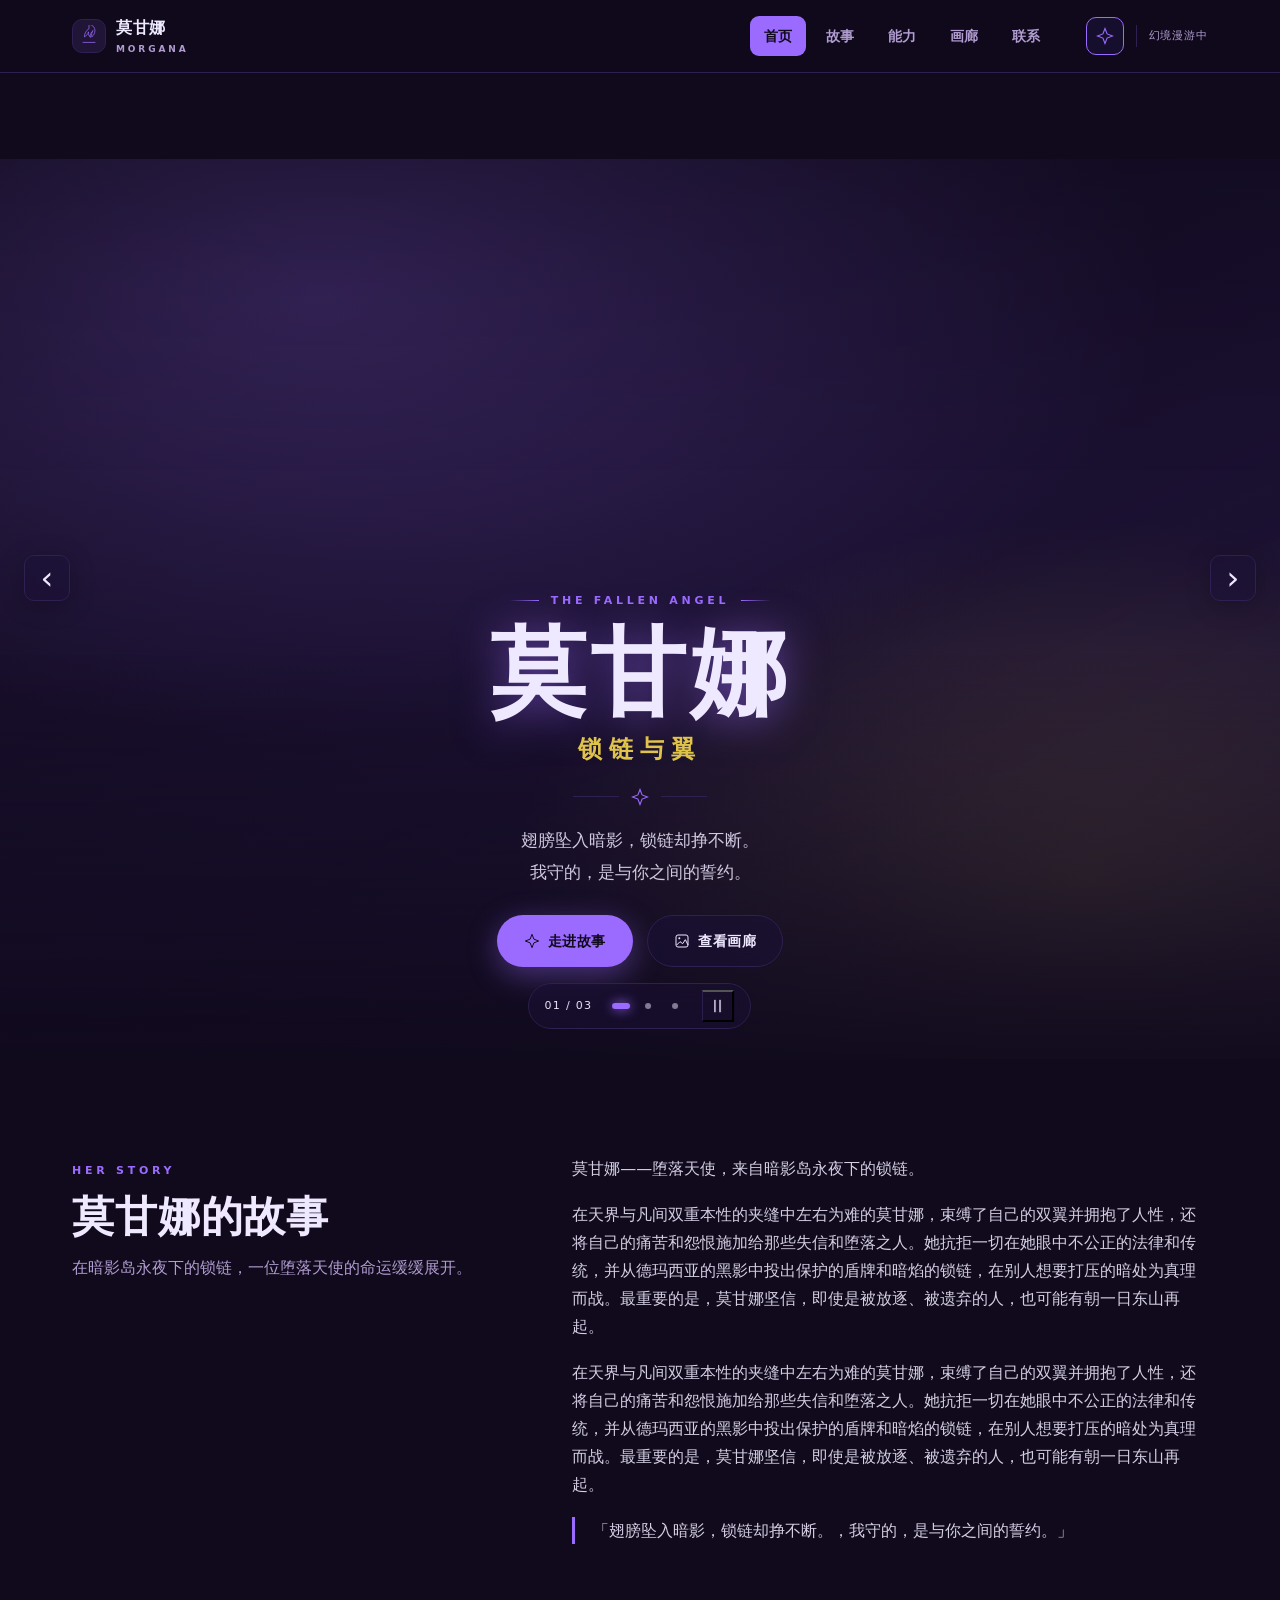
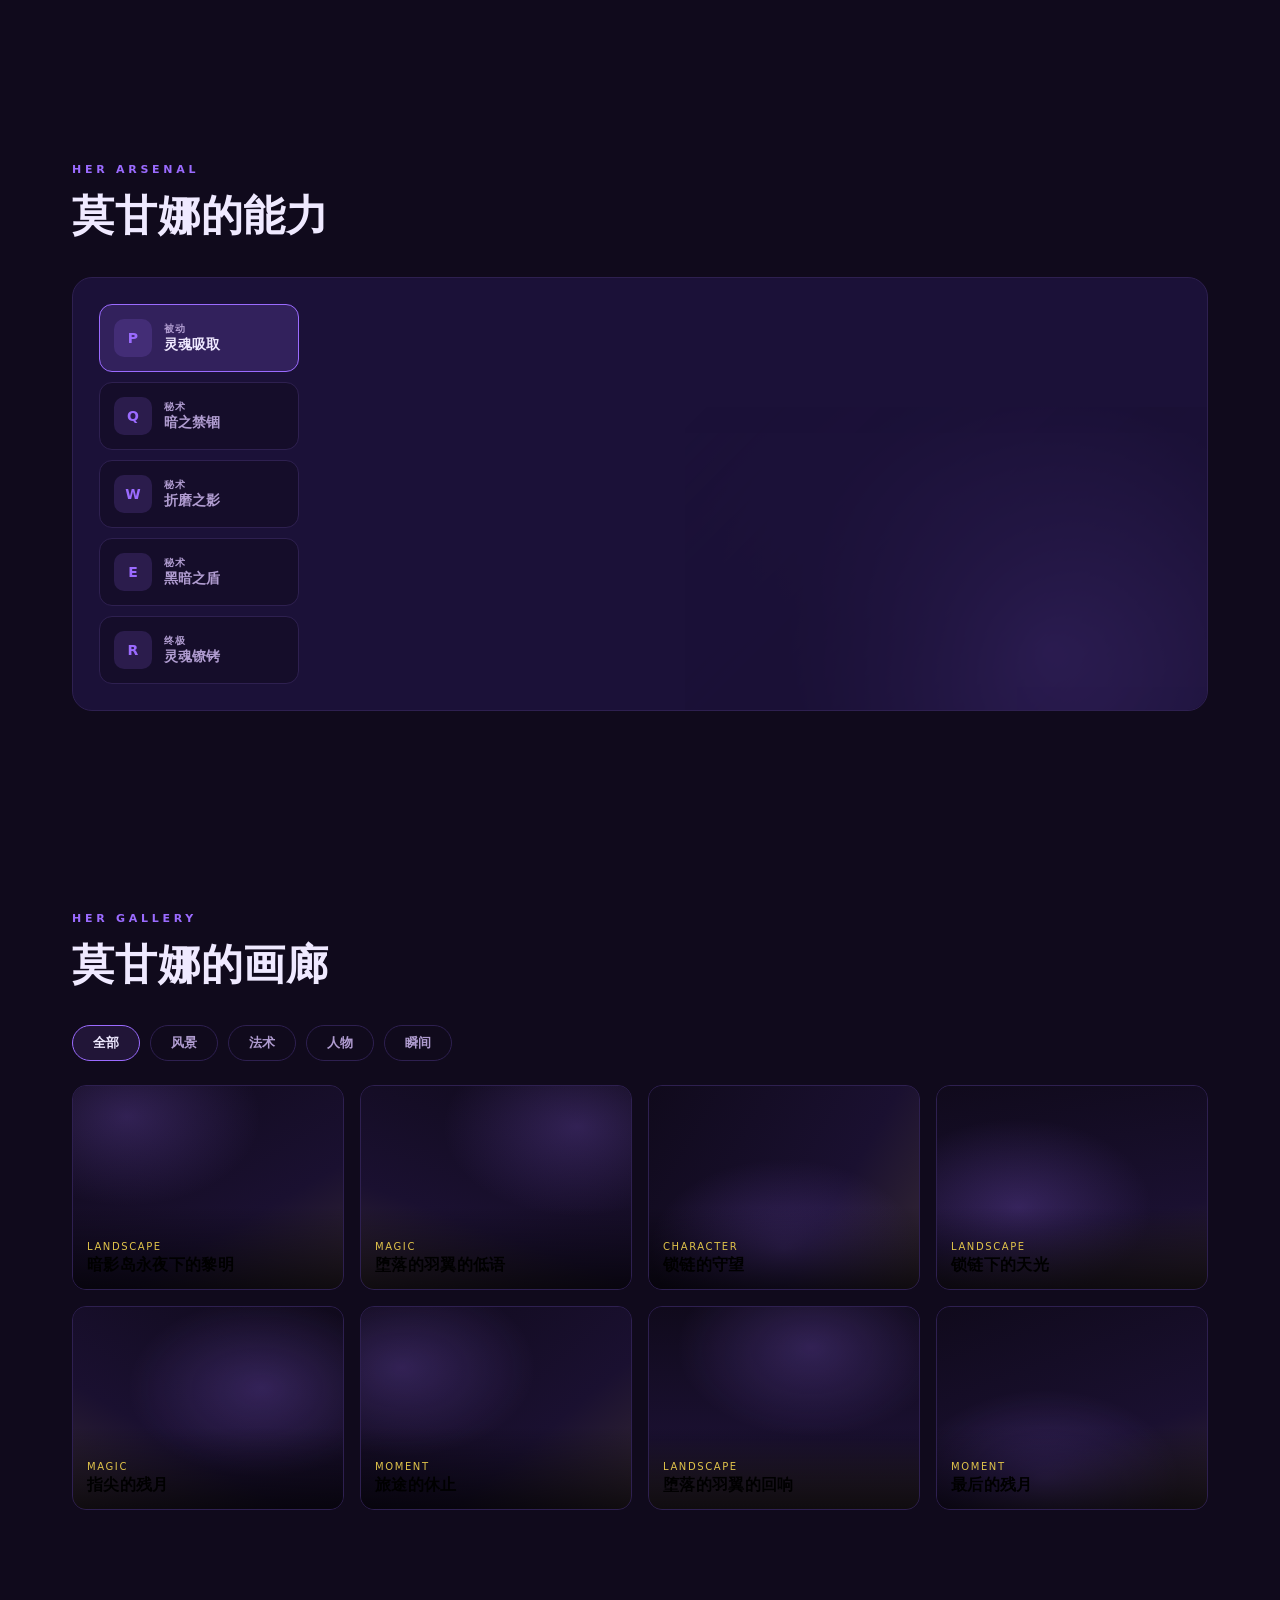
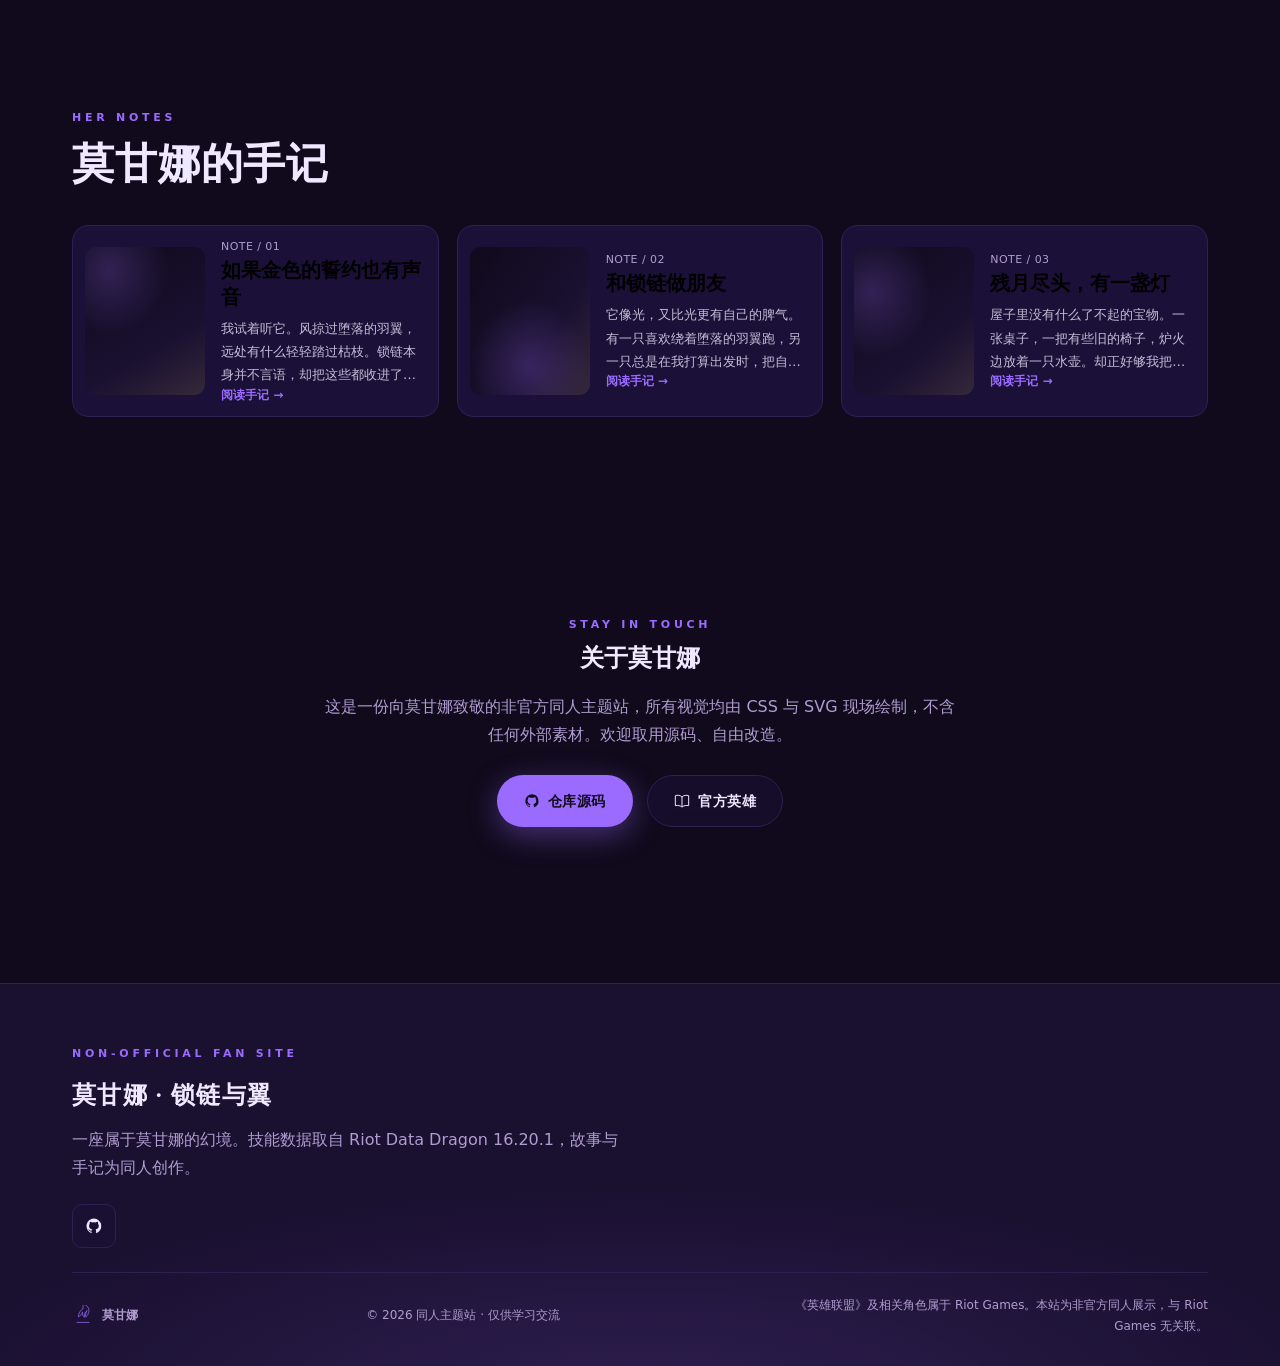
==== index.html @ d7341537 "feat: 莫甘娜 · 锁链与翼 专属同人站 v1.0" ====
<!doctype html>
<html lang="zh-CN">
<head>
  <meta charset="utf-8">
  <meta name="viewport" content="width=device-width, initial-scale=1">
  <meta name="theme-color" content="#100a1c">
  <meta name="description" content="莫甘娜（堕落天使）非官方同人主题站——在暗影岛永夜下的锁链的幻境里，重温她的技能、故事与瞬间。">
  <title>莫甘娜 · 锁链与翼</title>
  <link rel="icon" type="image/svg+xml" href="assets/favicon.svg">
  <link rel="stylesheet" href="styles.css">
  <script src="script.js" defer></script>
</head>
<body>
  <a class="skip-link" href="#main">跳到主要内容</a>
  <svg class="icon-library" aria-hidden="true" xmlns="http://www.w3.org/2000/svg">
    <symbol id="icon-sigil" viewBox="0 0 48 48"><path d="M24 8c-6 4-10 10-10 18 4-2 7-6 9-11-1 5 1 9 4 12-1-6 2-12 6-15-3 4-4 9-3 14 4-3 7-8 7-14 0-7-5-12-13-14Z" fill="none" stroke="currentColor" stroke-width="1.6" stroke-linejoin="round"/><path d="M10 38h28" stroke="currentColor" stroke-width="1.6"/></symbol>
    <symbol id="icon-star" viewBox="0 0 24 24"><path d="m12 2 2.8 7.2L22 12l-7.2 2.8L12 22l-2.8-7.2L2 12l7.2-2.8L12 2Z" fill="none" stroke="currentColor" stroke-width="1.5"/></symbol>
    <symbol id="icon-moon" viewBox="0 0 24 24"><path d="M20.8 14A9 9 0 0 1 10 3.2 9 9 0 1 0 20.8 14Z" fill="none" stroke="currentColor" stroke-width="1.5"/></symbol>
    <symbol id="icon-image" viewBox="0 0 24 24"><rect x="3" y="3" width="18" height="18" rx="3" fill="none" stroke="currentColor" stroke-width="1.5"/><circle cx="8" cy="8" r="1.5" fill="currentColor"/><path d="m4 18 5-5 4 3 4-6 4 8" fill="none" stroke="currentColor" stroke-width="1.5"/></symbol>
    <symbol id="icon-book" viewBox="0 0 24 24"><path d="M12 6C9 3 5 3 2 4v15c4-1 7 0 10 2 3-2 6-3 10-2V4c-3-1-7-1-10 2Zm0 0v15" fill="none" stroke="currentColor" stroke-width="1.5"/></symbol>
    <symbol id="icon-mail" viewBox="0 0 24 24"><rect x="2" y="4" width="20" height="16" rx="3" fill="none" stroke="currentColor" stroke-width="1.5"/><path d="m3 5 9 8 9-8" fill="none" stroke="currentColor" stroke-width="1.5"/></symbol>
    <symbol id="icon-github" viewBox="0 0 24 24"><path d="M12 2a10 10 0 0 0-3.2 19.5v-2.3c-2.6.6-3.2-1.1-3.2-1.1-.4-1-1-1.3-1-1.3-.9-.6.1-.6.1-.6 1 0 1.5 1 1.5 1 .9 1.5 2.3 1 2.8.8.1-.7.4-1.2.7-1.5-2.1-.2-4.3-1.1-4.3-4.8 0-1.1.4-2 1-2.7-.1-.2-.4-1.3.1-2.7 0 0 .9-.3 2.8 1a9.4 9.4 0 0 1 5.1 0c2-1.3 2.8-1 2.8-1 .6 1.4.2 2.5.1 2.7.7.7 1.1 1.6 1.1 2.7 0 3.7-2.2 4.5-4.3 4.8.4.3.7.9.7 1.8v3.2A10 10 0 0 0 12 2Z" fill="currentColor"/></symbol>
  </svg>

  <header class="site-header">
    <nav class="navigation" aria-label="主导航">
      <a class="brand" href="#home" aria-label="莫甘娜首页"><span class="brand-mark"><svg><use href="#icon-sigil"/></svg></span><span>莫甘娜<small>MORGANA</small></span></a>
      <div class="nav-links" id="nav-menu">
        <a href="#home" class="active">首页</a><a href="#story-detail">故事</a><a href="#ability-detail">能力</a><a href="#gallery">画廊</a><a href="#contact">联系</a>
      </div>
      <div class="nav-tools"><button class="icon-button atmosphere-button" type="button" aria-label="关闭粒子效果" aria-pressed="true" title="粒子效果"><svg><use href="#icon-star"/></svg></button><span class="nav-divider"></span><span class="nav-note">幻境漫游中</span><button class="menu-toggle icon-button" type="button" aria-controls="nav-menu" aria-expanded="false" aria-label="打开导航菜单"><span></span><span></span></button></div>
    </nav>
  </header>

  <main id="main">
    <section id="home" class="hero" aria-labelledby="hero-title" aria-roledescription="轮播图">
      <div class="hero-slides"><div class="hero-track" id="hero-track">
        <div class="hero-image" data-label="主视觉" role="img" aria-label="主视觉：莫甘娜的主题幻境" style="background:radial-gradient(120% 90% at 25% 15%, #9b6bff40 0%, transparent 55%), radial-gradient(90% 80% at 85% 80%, #e0c34a2e 0%, transparent 50%), linear-gradient(155deg, #100a1c 0%, #1a1030 55%, #9b6bff1f 100%)"></div>
<div class="hero-image" data-label="幻境" role="img" aria-label="幻境：莫甘娜的主题幻境" style="background:radial-gradient(100% 100% at 80% 20%, #e0c34a33 0%, transparent 55%), linear-gradient(200deg, #1a1030 0%, #100a1c 60%, #9b6bff22 100%)"></div>
<div class="hero-image" data-label="余光" role="img" aria-label="余光：莫甘娜的主题幻境" style="background:radial-gradient(110% 90% at 50% 90%, #9b6bff33 0%, transparent 55%), linear-gradient(120deg, #100a1c 0%, #1a1030 70%, #e0c34a1f 100%)"></div>
      </div></div>
      <div class="hero-shade"></div><div class="particles" aria-hidden="true"></div>
      <button class="hero-arrow hero-previous icon-button" type="button" aria-label="上一张主视觉" aria-controls="hero-track" hidden>‹</button>
      <button class="hero-arrow hero-next icon-button" type="button" aria-label="下一张主视觉" aria-controls="hero-track" hidden>›</button>
      <div class="hero-content">
        <p class="eyebrow"><span></span> THE FALLEN ANGEL <span></span></p>
        <h1 id="hero-title">莫甘娜</h1>
        <p class="hero-subtitle">锁链与翼</p>
        <div class="ornament" aria-hidden="true"><i></i><svg><use href="#icon-star"/></svg><i></i></div>
        <p class="hero-description">翅膀坠入暗影，锁链却挣不断。<br>我守的，是与你之间的誓约。</p>
        <div class="hero-actions"><a class="button button-primary" href="#story-detail"><svg><use href="#icon-star"/></svg>走进故事</a><a class="button button-glass" href="#gallery"><svg><use href="#icon-image"/></svg>查看画廊</a></div>
      </div>
      <div class="hero-carousel-controls" role="group" aria-label="主视觉轮播控制" hidden>
        <span class="hero-slide-count" aria-hidden="true">01 / 03</span>
        <div class="hero-dots"><button type="button" class="hero-dot" data-hero-slide="0" aria-label="切换到第 1 张主视觉" aria-controls="hero-track" aria-pressed="true"></button><button type="button" class="hero-dot" data-hero-slide="1" aria-label="切换到第 2 张主视觉" aria-controls="hero-track" aria-pressed="false"></button><button type="button" class="hero-dot" data-hero-slide="2" aria-label="切换到第 3 张主视觉" aria-controls="hero-track" aria-pressed="false"></button></div>
        <button class="hero-play-toggle" type="button" aria-label="暂停自动轮播" aria-controls="hero-track" aria-pressed="false"><span aria-hidden="true">Ⅱ</span></button>
      </div>
      <span class="sr-only" id="hero-slide-status" role="status" aria-live="polite" aria-atomic="true"></span>
    </section>

    <section id="story-detail" class="story-section" aria-labelledby="story-title">
      <div class="story-inner">
        <div class="section-heading">
          <p class="eyebrow">HER STORY</p>
          <h2 id="story-title">莫甘娜的故事</h2>
          <p class="section-intro">在暗影岛永夜下的锁链，一位堕落天使的命运缓缓展开。</p>
        </div>
        <div class="story-copy">
          <p class="story-description">莫甘娜——堕落天使，来自暗影岛永夜下的锁链。</p><p>在天界与凡间双重本性的夹缝中左右为难的莫甘娜，束缚了自己的双翼并拥抱了人性，还将自己的痛苦和怨恨施加给那些失信和堕落之人。她抗拒一切在她眼中不公正的法律和传统，并从德玛西亚的黑影中投出保护的盾牌和暗焰的锁链，在别人想要打压的暗处为真理而战。最重要的是，莫甘娜坚信，即使是被放逐、被遗弃的人，也可能有朝一日东山再起。</p><p>在天界与凡间双重本性的夹缝中左右为难的莫甘娜，束缚了自己的双翼并拥抱了人性，还将自己的痛苦和怨恨施加给那些失信和堕落之人。她抗拒一切在她眼中不公正的法律和传统，并从德玛西亚的黑影中投出保护的盾牌和暗焰的锁链，在别人想要打压的暗处为真理而战。最重要的是，莫甘娜坚信，即使是被放逐、被遗弃的人，也可能有朝一日东山再起。</p><p class="story-quote">「翅膀坠入暗影，锁链却挣不断。，我守的，是与你之间的誓约。」</p>
        </div>
      </div>
    </section>

    <section id="ability-detail" class="abilities-section" aria-labelledby="ability-title">
      <div class="section-heading">
        <p class="eyebrow">HER ARSENAL</p>
        <h2 id="ability-title">莫甘娜的能力</h2>
      </div>
      <div class="ability-panel">
        <div class="ability-tabs" role="tablist" aria-label="技能切换">
          <button id="tab-passive" role="tab" data-ability="passive" aria-selected="true" aria-controls="ability-content" tabindex="0"><span class="ability-badge">P</span><span><small>被动</small>灵魂吸取</span></button>
<button id="tab-q" role="tab" data-ability="q" aria-selected="false" aria-controls="ability-content" tabindex="-1"><span class="ability-badge">Q</span><span><small>秘术</small>暗之禁锢</span></button>
<button id="tab-w" role="tab" data-ability="w" aria-selected="false" aria-controls="ability-content" tabindex="-1"><span class="ability-badge">W</span><span><small>秘术</small>折磨之影</span></button>
<button id="tab-e" role="tab" data-ability="e" aria-selected="false" aria-controls="ability-content" tabindex="-1"><span class="ability-badge">E</span><span><small>秘术</small>黑暗之盾</span></button>
<button id="tab-r" role="tab" data-ability="r" aria-selected="false" aria-controls="ability-content" tabindex="-1"><span class="ability-badge">R</span><span><small>终极</small>灵魂镣铐</span></button>
        </div>
        <div class="ability-content" id="ability-content" role="tabpanel" tabindex="0" aria-labelledby="tab-passive">
          <p class="eyebrow" id="ability-label"></p>
          <h3 id="ability-name"></h3>
          <p id="ability-description"></p>
        </div>
        <div class="ability-art" aria-hidden="true"></div>
      </div>
    </section>

    <section id="gallery" class="gallery-section" aria-labelledby="gallery-title">
      <div class="section-heading">
        <p class="eyebrow">HER GALLERY</p>
        <h2 id="gallery-title">莫甘娜的画廊</h2>
      </div>
      <div class="gallery-filters" role="group" aria-label="画廊分类筛选">
        <button type="button" data-filter="all" class="selected" aria-pressed="true">全部</button>
        <button type="button" data-filter="landscape" aria-pressed="false">风景</button>
        <button type="button" data-filter="magic" aria-pressed="false">法术</button>
        <button type="button" data-filter="character" aria-pressed="false">人物</button>
        <button type="button" data-filter="moment" aria-pressed="false">瞬间</button>
      </div>
      <div class="gallery-grid">
        <button class="gallery-item" data-category="landscape" data-scene="1" aria-label="查看：暗影岛永夜下的黎明"><span class="gallery-art scene-1" aria-hidden="true"></span><span class="gallery-caption"><small>LANDSCAPE</small><strong>暗影岛永夜下的黎明</strong></span></button>
<button class="gallery-item" data-category="magic" data-scene="2" aria-label="查看：堕落的羽翼的低语"><span class="gallery-art scene-2" aria-hidden="true"></span><span class="gallery-caption"><small>MAGIC</small><strong>堕落的羽翼的低语</strong></span></button>
<button class="gallery-item" data-category="character" data-scene="3" aria-label="查看：锁链的守望"><span class="gallery-art scene-3" aria-hidden="true"></span><span class="gallery-caption"><small>CHARACTER</small><strong>锁链的守望</strong></span></button>
<button class="gallery-item" data-category="landscape" data-scene="4" aria-label="查看：锁链下的天光"><span class="gallery-art scene-4" aria-hidden="true"></span><span class="gallery-caption"><small>LANDSCAPE</small><strong>锁链下的天光</strong></span></button>
<button class="gallery-item" data-category="magic" data-scene="5" aria-label="查看：指尖的残月"><span class="gallery-art scene-5" aria-hidden="true"></span><span class="gallery-caption"><small>MAGIC</small><strong>指尖的残月</strong></span></button>
<button class="gallery-item" data-category="moment" data-scene="6" aria-label="查看：旅途的休止"><span class="gallery-art scene-6" aria-hidden="true"></span><span class="gallery-caption"><small>MOMENT</small><strong>旅途的休止</strong></span></button>
<button class="gallery-item" data-category="landscape" data-scene="7" aria-label="查看：堕落的羽翼的回响"><span class="gallery-art scene-7" aria-hidden="true"></span><span class="gallery-caption"><small>LANDSCAPE</small><strong>堕落的羽翼的回响</strong></span></button>
<button class="gallery-item" data-category="moment" data-scene="8" aria-label="查看：最后的残月"><span class="gallery-art scene-8" aria-hidden="true"></span><span class="gallery-caption"><small>MOMENT</small><strong>最后的残月</strong></span></button>
      </div>
    </section>

    <section id="journal" class="journal-section" aria-labelledby="journal-title">
      <div class="section-heading">
        <p class="eyebrow">HER NOTES</p>
        <h2 id="journal-title">莫甘娜的手记</h2>
      </div>
      <div class="journal-list">
        <button class="journal-card" data-article="0" aria-label="阅读：如果金色的誓约也有声音"><span class="journal-art scene-1" aria-hidden="true"></span><span class="journal-copy"><span class="journal-meta">NOTE / 01</span><strong>如果金色的誓约也有声音</strong><span class="journal-excerpt">我试着听它。风掠过堕落的羽翼，远处有什么轻轻踏过枯枝。锁链本身并不言语，却把这些都收进了夜色。</span><span class="read-label">阅读手记 →</span></span></button>
<button class="journal-card" data-article="1" aria-label="阅读：和锁链做朋友"><span class="journal-art scene-3" aria-hidden="true"></span><span class="journal-copy"><span class="journal-meta">NOTE / 02</span><strong>和锁链做朋友</strong><span class="journal-excerpt">它像光，又比光更有自己的脾气。有一只喜欢绕着堕落的羽翼跑，另一只总是在我打算出发时，把自己团成一小团。我分不清那是不是休息，但我决定尊重它的安排。</span><span class="read-label">阅读手记 →</span></span></button>
<button class="journal-card" data-article="2" aria-label="阅读：残月尽头，有一盏灯"><span class="journal-art scene-6" aria-hidden="true"></span><span class="journal-copy"><span class="journal-meta">NOTE / 03</span><strong>残月尽头，有一盏灯</strong><span class="journal-excerpt">屋子里没有什么了不起的宝物。一张桌子，一把有些旧的椅子，炉火边放着一只水壶。却正好够我把斗篷晾开，把堕落的羽翼摊在桌上，让赶了一天路的手指慢慢暖起来。</span><span class="read-label">阅读手记 →</span></span></button>
      </div>
    </section>

    <section id="contact" class="contact-section" aria-labelledby="contact-title">
      <div class="contact-inner">
        <p class="eyebrow">STAY IN TOUCH</p>
        <h2 id="contact-title">关于莫甘娜</h2>
        <p class="contact-copy">这是一份向莫甘娜致敬的非官方同人主题站，所有视觉均由 CSS 与 SVG 现场绘制，不含任何外部素材。欢迎取用源码、自由改造。</p>
        <div class="contact-actions">
          <a class="button button-primary" href="https://github.com/heqiangdiao-wq/lol-morgana" rel="noopener"><svg><use href="#icon-github"/></svg>仓库源码</a>
          <a class="button button-glass" href="https://www.leagueoflegends.com/zh-tw/champions/" rel="noopener"><svg><use href="#icon-book"/></svg>官方英雄</a>
        </div>
      </div>
    </section>
  </main>

  <footer class="site-footer">
    <div class="footer-glow" aria-hidden="true"></div>
    <div class="footer-content">
      <p class="eyebrow">NON-OFFICIAL FAN SITE</p>
      <h2>莫甘娜 · 锁链与翼</h2>
      <p>一座属于莫甘娜的幻境。技能数据取自 Riot Data Dragon 16.20.1，故事与手记为同人创作。</p>
      <div class="footer-socials">
        <a class="icon-button" href="https://github.com/heqiangdiao-wq/lol-morgana" rel="noopener" aria-label="GitHub 仓库"><svg><use href="#icon-github"/></svg></a>
      </div>
      <div class="footer-bottom">
        <p class="footer-brand"><svg class="footer-mark"><use href="#icon-sigil"/></svg> 莫甘娜</p>
        <p>© <span id="copyright-year">2026</span> 同人主题站 · 仅供学习交流</p>
        <p class="legal-note">《英雄联盟》及相关角色属于 Riot Games。本站为非官方同人展示，与 Riot Games 无关联。</p>
      </div>
    </div>
  </footer>

  <dialog class="lightbox" id="gallery-dialog" aria-label="画廊大图">
    <button class="dialog-close icon-button" type="button" aria-label="关闭大图">×</button>
    <div class="lightbox-image" id="lightbox-image" role="img" aria-label=""></div>
    <div class="lightbox-bottom">
      <h2 id="lightbox-title"></h2>
      <div class="lightbox-nav">
        <button class="icon-button" id="gallery-prev" type="button" aria-label="上一张">‹</button>
        <span id="lightbox-counter"></span>
        <button class="icon-button" id="gallery-next" type="button" aria-label="下一张">›</button>
      </div>
    </div>
  </dialog>

  <dialog class="article" id="article-dialog" aria-label="手记阅读">
    <button class="dialog-close icon-button" type="button" aria-label="关闭手记">×</button>
    <div class="article-cover" id="article-cover"></div>
    <div class="article-body">
      <h2 id="article-title"></h2>
      <div id="article-content"></div>
    </div>
  </dialog>
</body>
</html>
---- styles.css ----
/* ====== 莫甘娜 · 主题变量 ====== */
:root{
  --bg:#100a1c; --bg-2:#1a1030; --panel:#1b1138;
  --primary:#9b6bff; --primary-2:#6f47d6; --accent:#e0c34a;
  --text:#efe9ff; --muted:#b09cd0; --line:#2e2050; --flake:#c0a8ff;
  --sans:"PingFang SC","Microsoft YaHei","Hiragino Sans GB",system-ui,-apple-system,"Segoe UI",Roboto,sans-serif;
  --serif:"Songti SC","SimSun",Georgia,"Times New Roman",serif;
}
*{box-sizing:border-box;margin:0;padding:0}
html{scroll-behavior:smooth;scroll-padding-top:84px}
body{background:var(--bg);color:var(--text);font-family:var(--sans);line-height:1.75;-webkit-font-smoothing:antialiased;overflow-x:hidden}
a{color:inherit;text-decoration:none}
img{max-width:100%;display:block}
.sr-only{position:absolute;width:1px;height:1px;padding:0;margin:-1px;overflow:hidden;clip-path:inset(50%);white-space:nowrap;border:0}
.skip-link{position:fixed;left:14px;top:-60px;z-index:60;background:var(--primary);color:var(--bg);padding:9px 16px;border-radius:8px;font-weight:700;transition:top .25s}
.skip-link:focus{top:14px}
:focus-visible{outline:2px solid var(--accent);outline-offset:3px;border-radius:4px}

/* ====== header / nav ====== */
.site-header{position:fixed;inset:0 0 auto;z-index:50;backdrop-filter:blur(14px);background:color-mix(in srgb,var(--bg) 72%,transparent);border-bottom:1px solid var(--line)}
.navigation{max-width:1180px;margin:0 auto;display:flex;align-items:center;gap:18px;padding:14px 22px}
.brand{display:flex;align-items:center;gap:10px;font-weight:800;letter-spacing:.04em}
.brand-mark{width:34px;height:34px;display:grid;place-items:center;color:var(--primary);border:1px solid var(--line);border-radius:10px;background:color-mix(in srgb,var(--primary) 12%,transparent)}
.brand-mark svg{width:22px;height:22px}
.brand small{display:block;font-size:9px;letter-spacing:.32em;color:var(--muted);font-weight:600}
.nav-links{display:flex;gap:6px;margin-left:auto}
.nav-links a{padding:8px 14px;border-radius:9px;color:var(--muted);font-size:14px;font-weight:600;transition:.2s}
.nav-links a:hover{color:var(--text);background:color-mix(in srgb,var(--primary) 12%,transparent)}
.nav-links a.active{color:var(--bg);background:var(--primary)}
.nav-tools{display:flex;align-items:center;gap:12px;margin-left:14px}
.nav-divider{width:1px;height:22px;background:var(--line)}
.nav-note{font-size:11px;color:var(--muted);letter-spacing:.08em}
.icon-button{display:grid;place-items:center;width:38px;height:38px;border-radius:10px;border:1px solid var(--line);background:color-mix(in srgb,var(--panel) 60%,transparent);color:var(--text);cursor:pointer;transition:.2s}
.icon-button:hover{border-color:var(--primary);color:var(--primary)}
.icon-button svg{width:18px;height:18px;fill:currentColor}
.atmosphere-button[aria-pressed="true"]{color:var(--primary);border-color:var(--primary)}
.menu-toggle{display:none;flex-direction:column;gap:4px}
.menu-toggle span{width:18px;height:2px;background:currentColor;border-radius:2px}
@media(max-width:760px){.nav-links{position:fixed;inset:64px 14px auto;flex-direction:column;background:var(--bg-2);border:1px solid var(--line);border-radius:14px;padding:10px;gap:4px;display:none}
.nav-links.open{display:flex}
.nav-links a{padding:12px 14px}
.menu-toggle{display:flex}
.nav-note{display:none}}

/* ====== hero ====== */
.hero{position:relative;height:100svh;min-height:620px;display:flex;align-items:flex-end;overflow:hidden}
.hero-slides{position:absolute;inset:0;z-index:-3;overflow:hidden}
.hero-track{display:flex;width:100%;height:100%;will-change:transform}
.hero-track.is-ready{transition:transform .8s cubic-bezier(.65,0,.35,1)}
.hero-track>.hero-image{flex:0 0 100%;width:100%;height:100%;min-width:0;background-size:cover;background-position:center}
.hero-shade{position:absolute;inset:0;z-index:-2;background:linear-gradient(180deg,rgba(0,0,0,.15) 0%,transparent 35%,transparent 55%,color-mix(in srgb,var(--bg) 92%,transparent) 100%)}
.particles{position:absolute;inset:0;z-index:-1;pointer-events:none;overflow:hidden}
.snowflake{position:absolute;top:-8%;width:6px;height:6px;border-radius:50%;background:var(--flake);opacity:.7;box-shadow:0 0 8px var(--flake);animation:fall linear infinite}
@keyframes fall{0%{transform:translateY(-10vh) translateX(0)}100%{transform:translateY(112vh) translateX(20px)}}
.hero-content{position:relative;z-index:3;max-width:760px;padding:0 30px 92px;margin:0 auto;width:100%;text-align:center}
.eyebrow{display:inline-flex;align-items:center;gap:12px;font-size:11px;letter-spacing:.34em;color:var(--primary);font-weight:700}
.eyebrow span{width:30px;height:1px;background:linear-gradient(90deg,transparent,var(--primary))}
.eyebrow span:last-child{background:linear-gradient(90deg,var(--primary),transparent)}
.hero h1{font-family:var(--serif);font-size:96px;line-height:1;margin:16px 0 6px;letter-spacing:.04em;text-shadow:0 4px 40px color-mix(in srgb,var(--primary) 50%,transparent)}
.hero-subtitle{font-size:24px;color:var(--accent);letter-spacing:.3em;font-weight:600}
.ornament{display:flex;align-items:center;justify-content:center;gap:12px;margin:18px 0}
.ornament i{width:46px;height:1px;background:var(--line)}
.ornament svg{width:18px;height:18px;color:var(--primary);fill:none;stroke:var(--primary);stroke-width:1.4}
.hero-description{font-size:17px;color:color-mix(in srgb,var(--text) 86%,transparent);line-height:1.9}
.hero-actions{display:flex;gap:14px;justify-content:center;margin-top:26px;flex-wrap:wrap}
.button{display:inline-flex;align-items:center;gap:8px;padding:13px 26px;border-radius:30px;font-weight:700;font-size:14px;letter-spacing:.04em;transition:.2s;border:1px solid transparent}
.button svg{width:16px;height:16px;fill:currentColor}
.button-primary{background:var(--primary);color:var(--bg);box-shadow:0 8px 30px color-mix(in srgb,var(--primary) 40%,transparent)}
.button-primary:hover{transform:translateY(-2px);box-shadow:0 12px 38px color-mix(in srgb,var(--primary) 55%,transparent)}
.button-glass{background:color-mix(in srgb,var(--panel) 55%,transparent);border-color:var(--line);color:var(--text);backdrop-filter:blur(8px)}
.button-glass:hover{border-color:var(--primary);color:var(--primary)}
.hero-arrow{position:absolute;top:44%;z-index:4;width:46px;height:46px;background:color-mix(in srgb,var(--panel) 40%,transparent);border-color:var(--line);backdrop-filter:blur(15px);font:32px/1 var(--sans);box-shadow:0 4px 25px rgba(0,0,0,.25)}
.hero-previous{left:24px}.hero-next{right:24px}
.hero-arrow[aria-disabled="true"]{opacity:.55}
.hero-carousel-controls{position:absolute;left:50%;bottom:30px;transform:translateX(-50%);z-index:4;display:flex;align-items:center;gap:16px;border:1px solid var(--line);border-radius:30px;padding:6px 16px;background:color-mix(in srgb,var(--panel) 45%,transparent);backdrop-filter:blur(16px)}
.hero-slide-count{font-size:11px;letter-spacing:.12em;color:var(--text);white-space:nowrap}
.hero-dots{display:flex;gap:3px;align-items:center}
.hero-dot{position:relative;display:block;width:24px;height:30px;background:transparent;padding:0;border:0;cursor:pointer}
.hero-dot:after{content:"";position:absolute;left:50%;top:50%;width:6px;height:6px;border-radius:6px;background:color-mix(in srgb,var(--text) 50%,transparent);transform:translate(-50%,-50%);transition:.3s}
.hero-dot[aria-pressed="true"]:after{width:18px;background:var(--primary);box-shadow:0 0 12px var(--primary)}
.hero-play-toggle{display:grid;place-items:center;width:32px;height:32px;border-left:1px solid var(--line);background:none;padding:0;color:var(--text);font-size:17px;cursor:pointer}
.hero-dot[aria-disabled="true"]{cursor:default}

/* ====== sections ====== */
.story-section,.abilities-section,.gallery-section,.journal-section,.contact-section{padding:96px 22px;max-width:1180px;margin:0 auto}
.section-heading{margin-bottom:34px}
.section-heading h2{font-family:var(--serif);font-size:42px;line-height:1.25;margin-top:8px;letter-spacing:.02em}
.section-intro{color:var(--muted);max-width:620px;margin-top:10px}
.story-inner{display:grid;grid-template-columns:1fr 1.4fr;gap:46px;align-items:start}
.story-copy p{margin-bottom:18px;font-size:16px;color:color-mix(in srgb,var(--text) 88%,transparent)}
.story-quote{font-family:var(--serif);font-size:22px;color:var(--primary);border-left:3px solid var(--primary);padding-left:18px;line-height:1.7}
@media(max-width:760px){.story-inner{grid-template-columns:1fr;gap:24px}.section-heading h2{font-size:32px}.hero h1{font-size:64px}.hero-subtitle{font-size:18px}}

/* ====== abilities ====== */
.ability-panel{display:grid;grid-template-columns:200px 1fr;gap:26px;background:var(--panel);border:1px solid var(--line);border-radius:20px;padding:26px;position:relative;overflow:hidden;min-height:420px}
.ability-tabs{display:flex;flex-direction:column;gap:10px}
.ability-tabs button{display:flex;align-items:center;gap:12px;padding:14px;border-radius:13px;border:1px solid var(--line);background:color-mix(in srgb,var(--bg) 50%,transparent);color:var(--muted);cursor:pointer;text-align:left;transition:.2s;font-family:inherit}
.ability-tabs button:hover{border-color:var(--primary);color:var(--text)}
.ability-tabs button[aria-selected="true"]{background:color-mix(in srgb,var(--primary) 18%,transparent);border-color:var(--primary);color:var(--text)}
.ability-badge{flex:0 0 38px;width:38px;height:38px;display:grid;place-items:center;border-radius:10px;background:color-mix(in srgb,var(--primary) 16%,transparent);color:var(--primary);font-weight:800;font-size:15px}
.ability-tabs button small{display:block;font-size:10px;letter-spacing:.12em;color:var(--muted)}
.ability-tabs button span{font-weight:700;font-size:14px}
.ability-content{padding:6px 4px}
.ability-content .eyebrow{margin-bottom:8px}
.ability-content h3{font-family:var(--serif);font-size:34px;margin-bottom:14px}
.ability-content>p:not(.eyebrow){font-size:16px;color:color-mix(in srgb,var(--text) 86%,transparent);line-height:1.9}
.ability-art{position:absolute;right:0;bottom:0;width:46%;height:70%;opacity:.16;background:radial-gradient(80% 80% at 50% 30%, #9b6bff40 0%, transparent 60%), linear-gradient(160deg, #1a1030 0%, #100a1c 100%);border-radius:0 0 20px 0;mask-image:linear-gradient(135deg,transparent,#000);pointer-events:none}
.ability-art:before{content:"";position:absolute;inset:0;background:radial-gradient(circle at 70% 80%,var(--primary) 0,transparent 60%)}
@media(max-width:760px){.ability-panel{grid-template-columns:1fr;min-height:auto}.ability-tabs{flex-direction:row;flex-wrap:wrap}.ability-tabs button{flex:1 1 40%}.ability-art{display:none}}

/* ====== gallery ====== */
.gallery-filters{display:flex;gap:10px;flex-wrap:wrap;margin-bottom:24px}
.gallery-filters button{padding:8px 20px;border-radius:30px;border:1px solid var(--line);background:transparent;color:var(--muted);cursor:pointer;font-family:inherit;font-size:13px;font-weight:600;transition:.2s}
.gallery-filters button.selected,.gallery-filters button:hover{border-color:var(--primary);color:var(--text);background:color-mix(in srgb,var(--primary) 12%,transparent)}
.gallery-grid{display:grid;grid-template-columns:repeat(4,1fr);gap:16px}
.gallery-item{position:relative;border:1px solid var(--line);border-radius:14px;overflow:hidden;cursor:pointer;background:var(--bg-2);text-align:left;padding:0;font-family:inherit;transition:.2s}
.gallery-item:hover{transform:translateY(-4px);border-color:var(--primary);box-shadow:0 16px 40px rgba(0,0,0,.35)}
.gallery-art{display:block;aspect-ratio:4/3;width:100%}
.gallery-caption{position:absolute;left:0;right:0;bottom:0;padding:34px 14px 13px;background:linear-gradient(0deg,rgba(0,0,0,.7),transparent)}
.gallery-caption small{display:block;font-size:10px;letter-spacing:.16em;color:var(--accent)}
.gallery-caption strong{display:block;font-size:16px;letter-spacing:.02em;margin-top:3px}
@media(max-width:900px){.gallery-grid{grid-template-columns:repeat(2,1fr)}}
@media(max-width:420px){.gallery-grid{grid-template-columns:1fr}}

/* ====== journal ====== */
.journal-list{display:grid;grid-template-columns:repeat(3,1fr);gap:18px}
.journal-card{display:grid;grid-template-columns:120px 1fr;gap:16px;padding:12px;background:var(--panel);border:1px solid var(--line);border-radius:16px;align-items:center;min-height:170px;cursor:pointer;font-family:inherit;text-align:left;transition:.2s}
.journal-card:hover{border-color:var(--primary);transform:translateY(-3px)}
.journal-art{height:148px;border-radius:11px;background:radial-gradient(80% 80% at 50% 30%, #9b6bff40 0%, transparent 60%), linear-gradient(160deg, #1a1030 0%, #100a1c 100%)}
.journal-copy strong{display:block;font-size:20px;margin:4px 0;font-family:var(--serif)}
.journal-meta{font-size:11px;color:var(--muted);letter-spacing:.04em}
.journal-excerpt{font-size:13px;color:color-mix(in srgb,var(--text) 80%,transparent);line-height:1.8;display:-webkit-box;-webkit-line-clamp:3;-webkit-box-orient:vertical;overflow:hidden;margin-top:6px}
.read-label{font-size:12px;color:var(--primary);margin-top:8px;font-weight:700}
@media(max-width:760px){.journal-list{grid-template-columns:1fr}.journal-card{min-height:auto}.journal-art{height:120px}}

/* ====== contact ====== */
.contact-section{text-align:center}
.contact-inner{max-width:640px;margin:0 auto}
.contact-copy{color:var(--muted);font-size:16px;margin:14px 0 26px}
.contact-actions{display:flex;gap:14px;justify-content:center;flex-wrap:wrap}

/* ====== footer ====== */
.site-footer{margin-top:60px;position:relative;border-top:1px solid var(--line);background:var(--bg-2)}
.footer-glow{position:absolute;inset:0;overflow:hidden;pointer-events:none}
.footer-glow:after{content:"";position:absolute;bottom:-30px;left:0;width:100%;height:300px;background:radial-gradient(80% 100% at 50% 100%,color-mix(in srgb,var(--primary) 30%,transparent),transparent 70%);opacity:.5}
.footer-content{max-width:1180px;margin:0 auto;padding:54px 22px 30px;position:relative}
.footer-content h2{font-family:var(--serif);font-size:24px;margin:8px 0 10px;letter-spacing:.06em}
.footer-content>p:not(.eyebrow){color:var(--muted);max-width:560px}
.footer-socials{margin:22px 0}
.footer-socials .icon-button{width:44px;height:44px}
.footer-bottom{display:flex;align-items:center;justify-content:space-between;gap:16px;flex-wrap:wrap;padding-top:22px;border-top:1px solid var(--line);margin-top:24px}
.footer-brand{display:flex;align-items:center;gap:8px;font-weight:800}
.footer-mark{width:22px;height:22px;color:var(--primary)}
.footer-bottom p{font-size:12px;color:var(--muted)}
.legal-note{text-align:right;font-size:11px;line-height:1.7;max-width:420px}

/* ====== dialogs ====== */
.lightbox,.article{position:fixed;inset:0;margin:auto;width:min(92vw,860px);height:fit-content;max-height:90vh;border:1px solid var(--line);border-radius:18px;background:var(--bg-2);color:var(--text);padding:0;overflow:hidden}
.lightbox[open],.article[open]{display:flex;flex-direction:column}
.lightbox::backdrop,.article::backdrop{background:rgba(2,4,12,.78);backdrop-filter:blur(6px)}
.dialog-close{position:absolute;top:12px;right:12px;z-index:5;font-size:22px;line-height:1;width:40px;height:40px}
.lightbox-image{width:100%;height:min(60svh,520px);background-size:cover!important;background-position:center!important}
.lightbox-bottom{padding:18px 22px;display:flex;align-items:center;justify-content:space-between;gap:14px}
.lightbox-bottom h2{font-family:var(--serif);font-size:22px}
.lightbox-nav{display:flex;align-items:center;gap:12px}
.lightbox-nav span{font-size:12px;color:var(--muted)}
.article-cover{height:200px;background:radial-gradient(80% 80% at 50% 30%, #9b6bff40 0%, transparent 60%), linear-gradient(160deg, #1a1030 0%, #100a1c 100%)}
.article-body{padding:26px 28px 32px;overflow:auto}
.article-body h2{font-family:var(--serif);font-size:28px;margin-bottom:16px}
.article-body p{font-size:16px;line-height:1.95;margin-bottom:14px;color:color-mix(in srgb,var(--text) 90%,transparent)}
body.modal-open{overflow:hidden}
@media(max-width:760px){.lightbox-image{height:auto;aspect-ratio:4/3}.legal-note{text-align:left}}

/* ====== scene gradients ====== */
.scene-1{background:radial-gradient(90% 80% at 20% 15%, #9b6bff3a 0%, transparent 55%), linear-gradient(150deg, #100a1c 0%, #1a1030 65%, #e0c34a22 100%)}
.scene-2{background:radial-gradient(90% 80% at 80% 20%, #9b6bff3a 0%, transparent 55%), linear-gradient(200deg, #100a1c 0%, #1a1030 65%, #e0c34a22 100%)}
.scene-3{background:radial-gradient(90% 80% at 50% 80%, #9b6bff3a 0%, transparent 55%), linear-gradient(120deg, #100a1c 0%, #1a1030 65%, #e0c34a22 100%)}
.scene-4{background:radial-gradient(90% 80% at 30% 60%, #9b6bff3a 0%, transparent 55%), linear-gradient(170deg, #100a1c 0%, #1a1030 65%, #e0c34a22 100%)}
.scene-5{background:radial-gradient(90% 80% at 70% 40%, #9b6bff3a 0%, transparent 55%), linear-gradient(210deg, #100a1c 0%, #1a1030 65%, #e0c34a22 100%)}
.scene-6{background:radial-gradient(90% 80% at 15% 30%, #9b6bff3a 0%, transparent 55%), linear-gradient(140deg, #100a1c 0%, #1a1030 65%, #e0c34a22 100%)}
.scene-7{background:radial-gradient(90% 80% at 60% 20%, #9b6bff3a 0%, transparent 55%), linear-gradient(180deg, #100a1c 0%, #1a1030 65%, #e0c34a22 100%)}
.scene-8{background:radial-gradient(90% 80% at 40% 85%, #9b6bff3a 0%, transparent 55%), linear-gradient(160deg, #100a1c 0%, #1a1030 65%, #e0c34a22 100%)}

@media(prefers-reduced-motion:reduce){html{scroll-behavior:auto}*,*:before,*:after{animation:none!important;transition:none!important}.particles{display:none}}
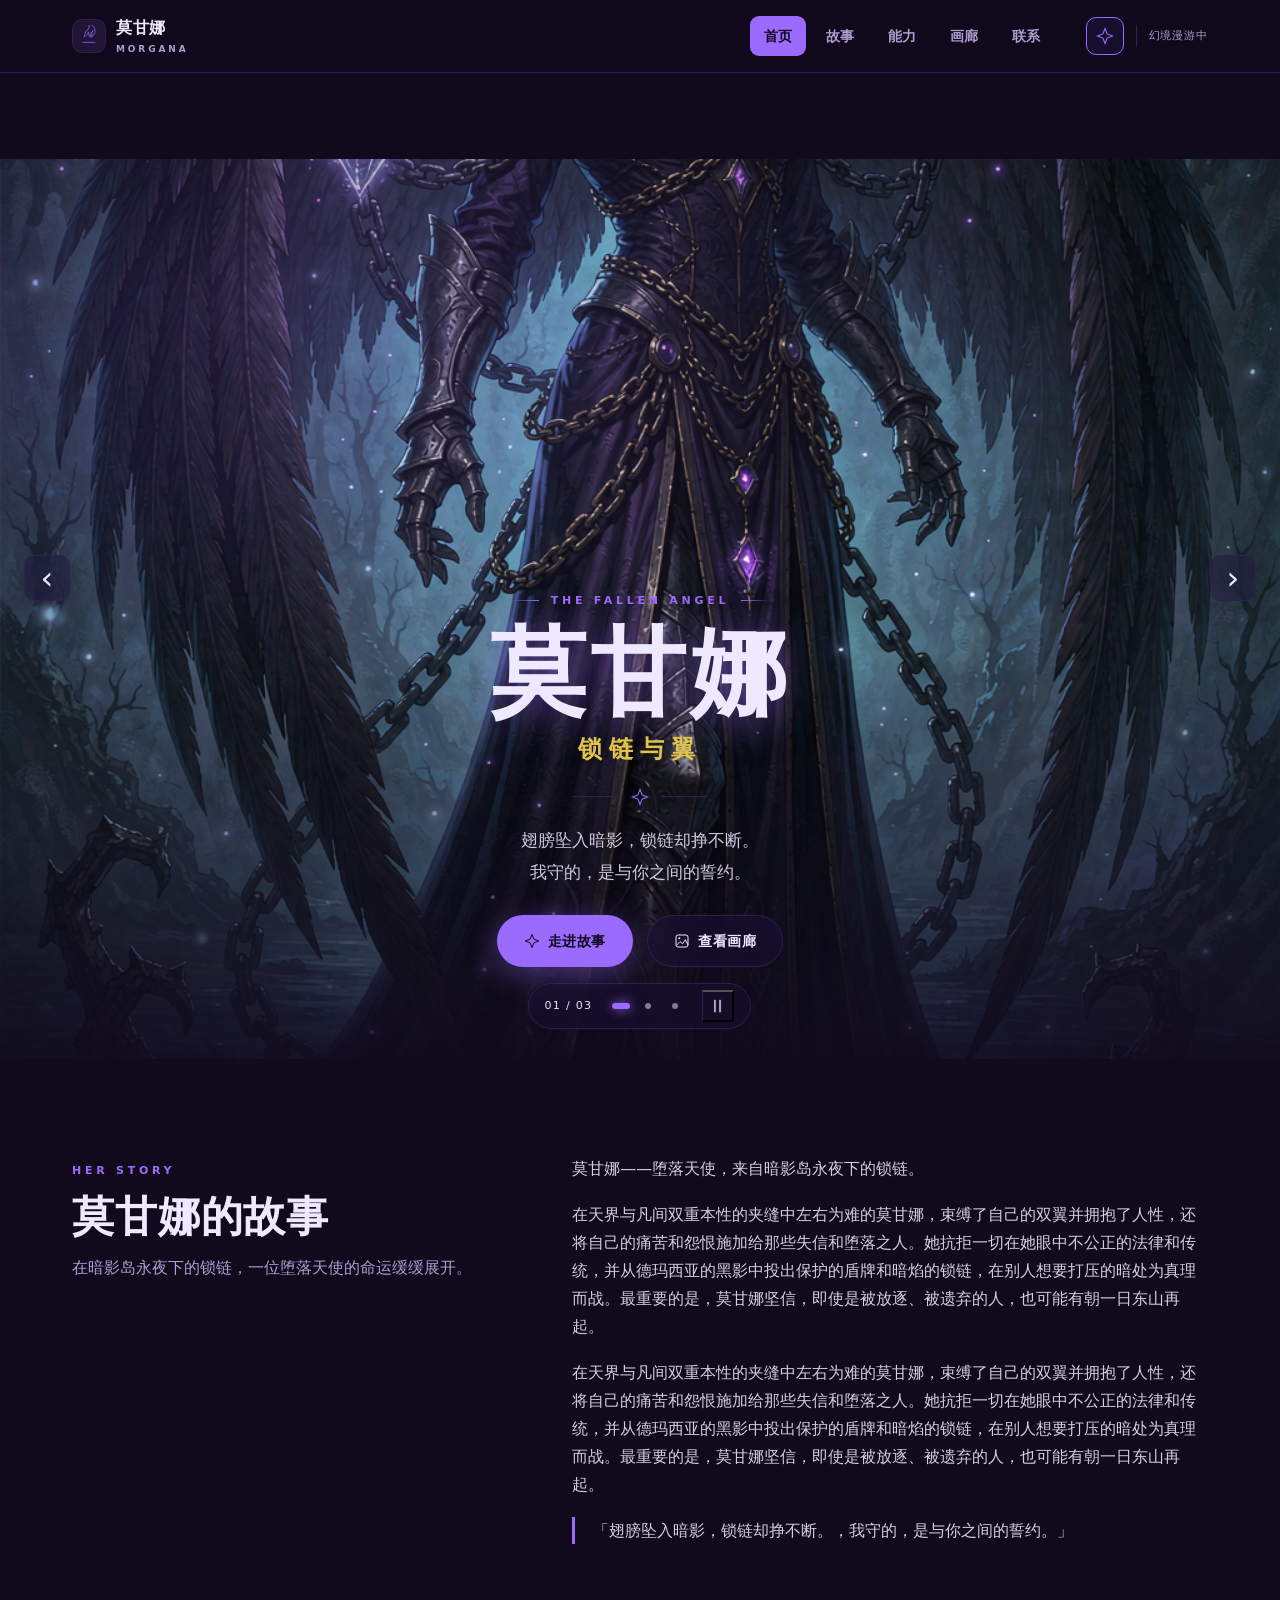
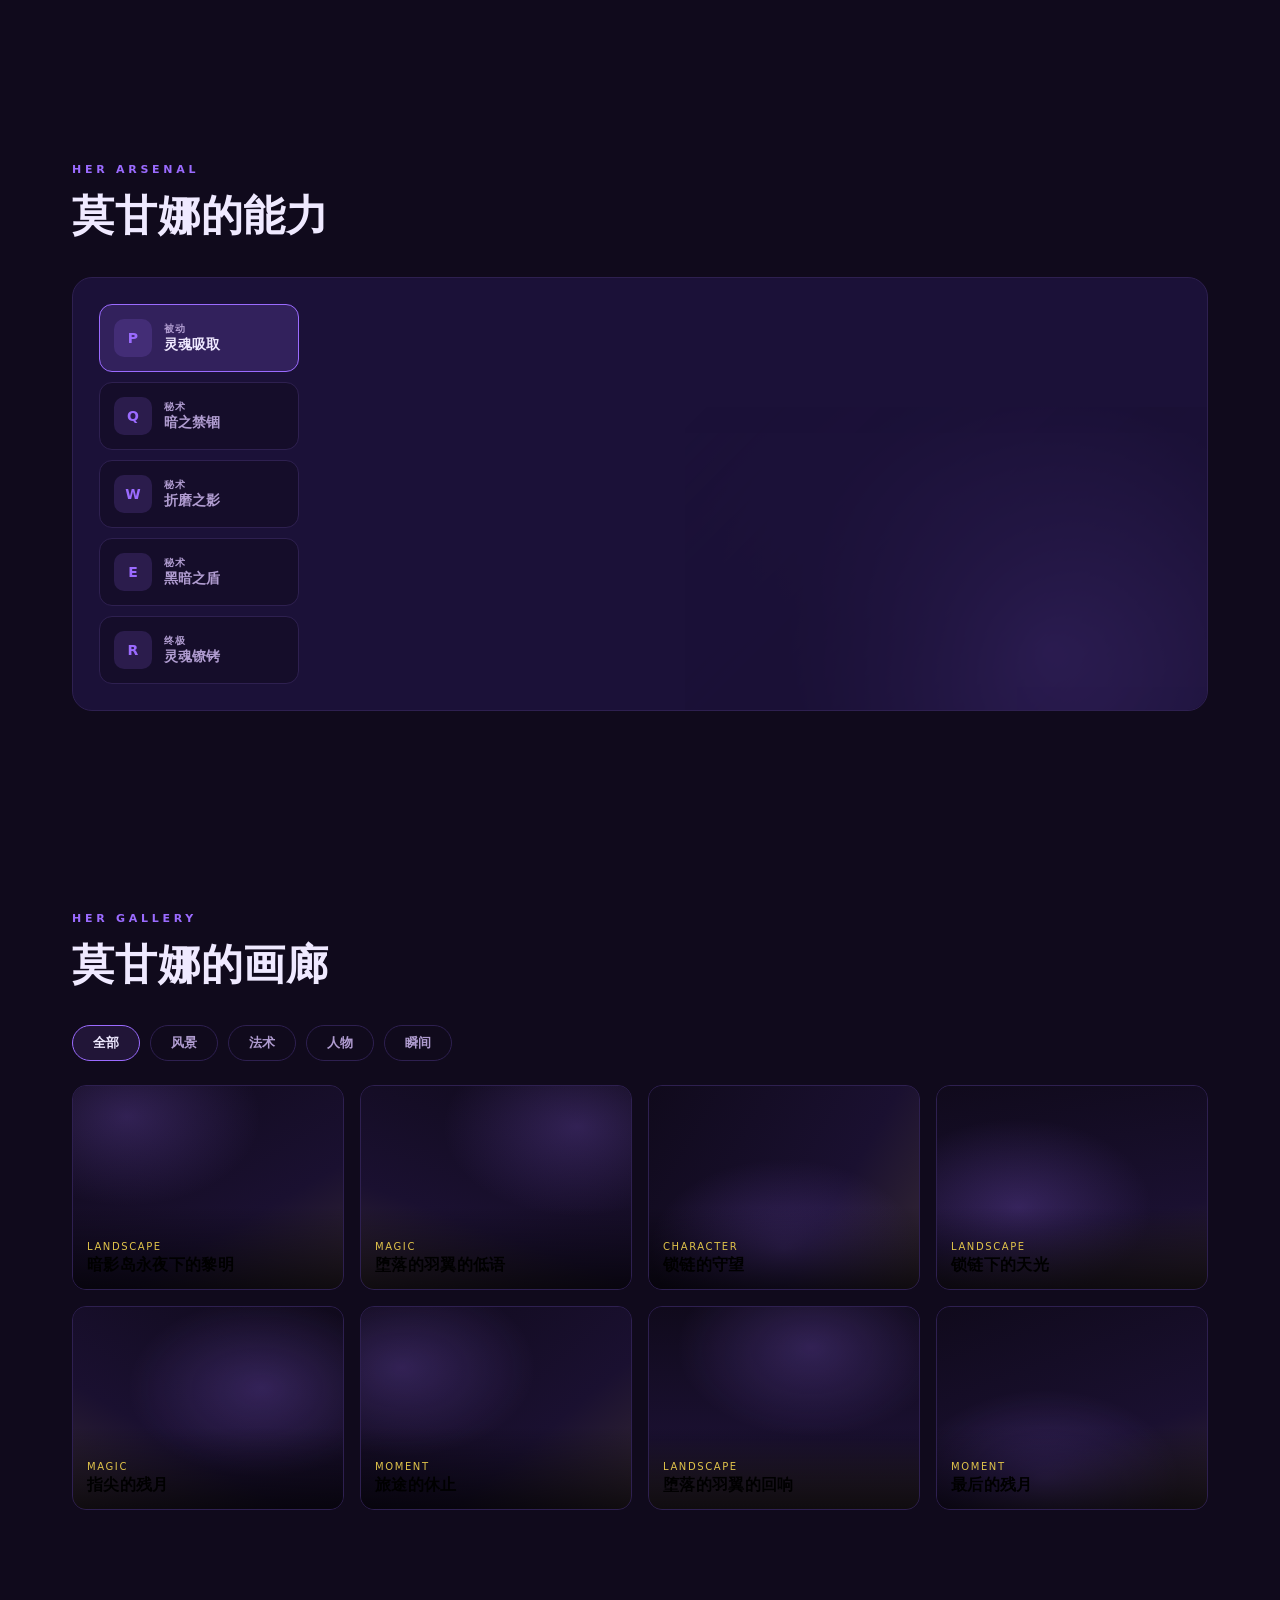
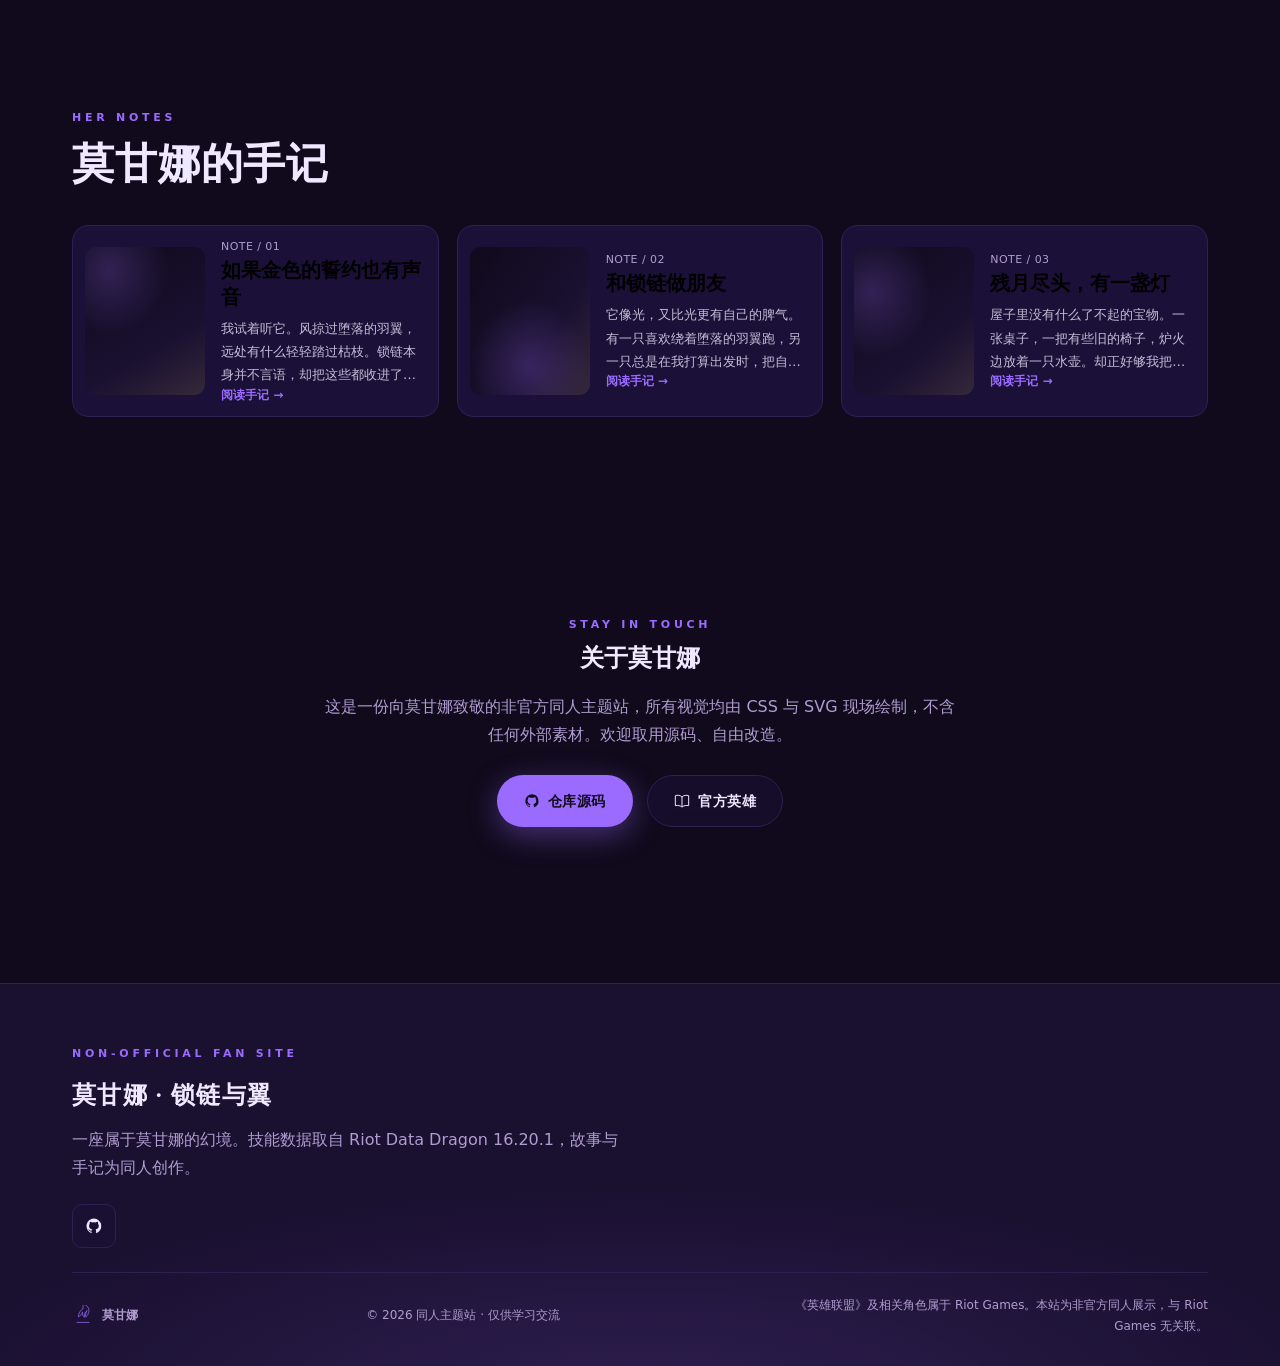
==== commit 51f3d9e8: "feat: add hero image and regenerate site" ====
--- a/index.html
+++ b/index.html
@@ -35,7 +35,7 @@
   <main id="main">
     <section id="home" class="hero" aria-labelledby="hero-title" aria-roledescription="轮播图">
       <div class="hero-slides"><div class="hero-track" id="hero-track">
-        <div class="hero-image" data-label="主视觉" role="img" aria-label="主视觉：莫甘娜的主题幻境" style="background:radial-gradient(120% 90% at 25% 15%, #9b6bff40 0%, transparent 55%), radial-gradient(90% 80% at 85% 80%, #e0c34a2e 0%, transparent 50%), linear-gradient(155deg, #100a1c 0%, #1a1030 55%, #9b6bff1f 100%)"></div>
+        <div class="hero-image" data-label="主视觉" role="img" aria-label="主视觉：莫甘娜的主题幻境" style="background:radial-gradient(120% 90% at 25% 15%, #9b6bff33 0%, transparent 55%), url('assets/hero.png') center/cover no-repeat, linear-gradient(155deg, #100a1c 0%, #1a1030 100%)"></div>
 <div class="hero-image" data-label="幻境" role="img" aria-label="幻境：莫甘娜的主题幻境" style="background:radial-gradient(100% 100% at 80% 20%, #e0c34a33 0%, transparent 55%), linear-gradient(200deg, #1a1030 0%, #100a1c 60%, #9b6bff22 100%)"></div>
 <div class="hero-image" data-label="余光" role="img" aria-label="余光：莫甘娜的主题幻境" style="background:radial-gradient(110% 90% at 50% 90%, #9b6bff33 0%, transparent 55%), linear-gradient(120deg, #100a1c 0%, #1a1030 70%, #e0c34a1f 100%)"></div>
       </div></div>
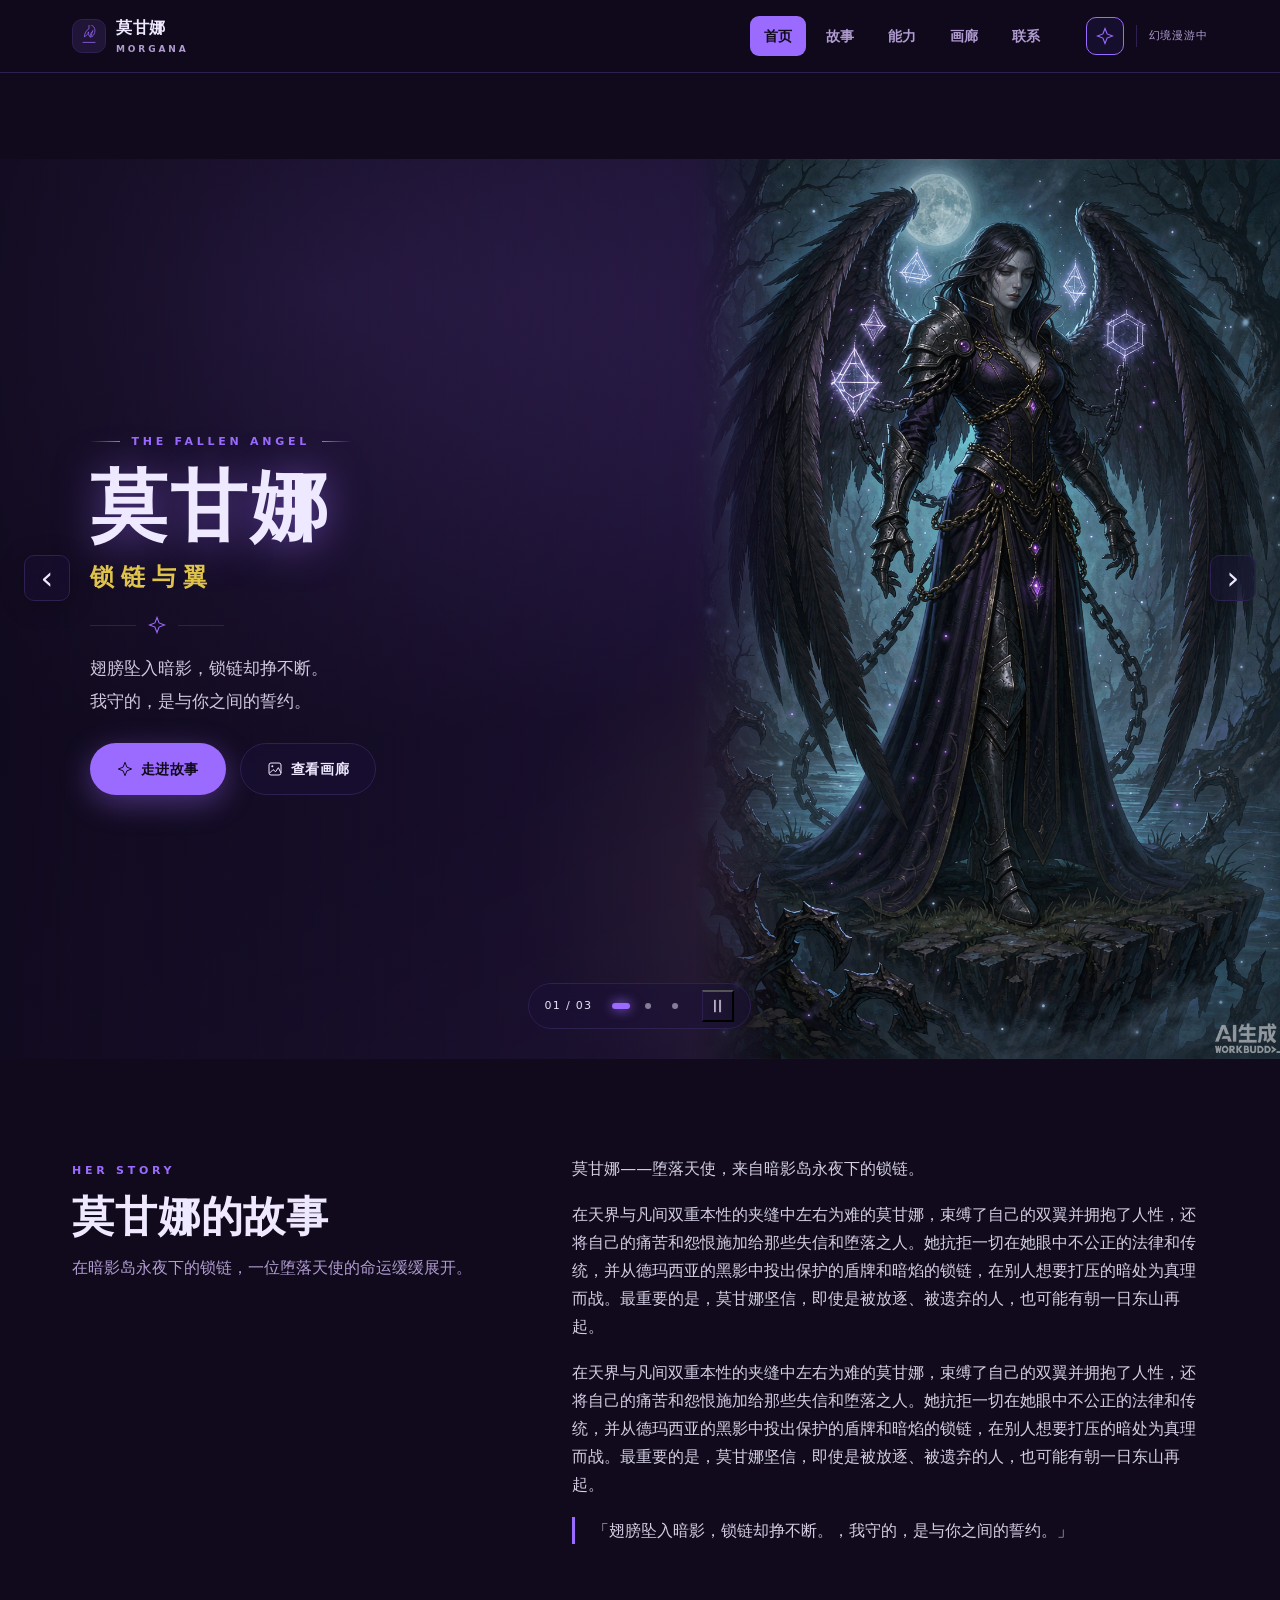
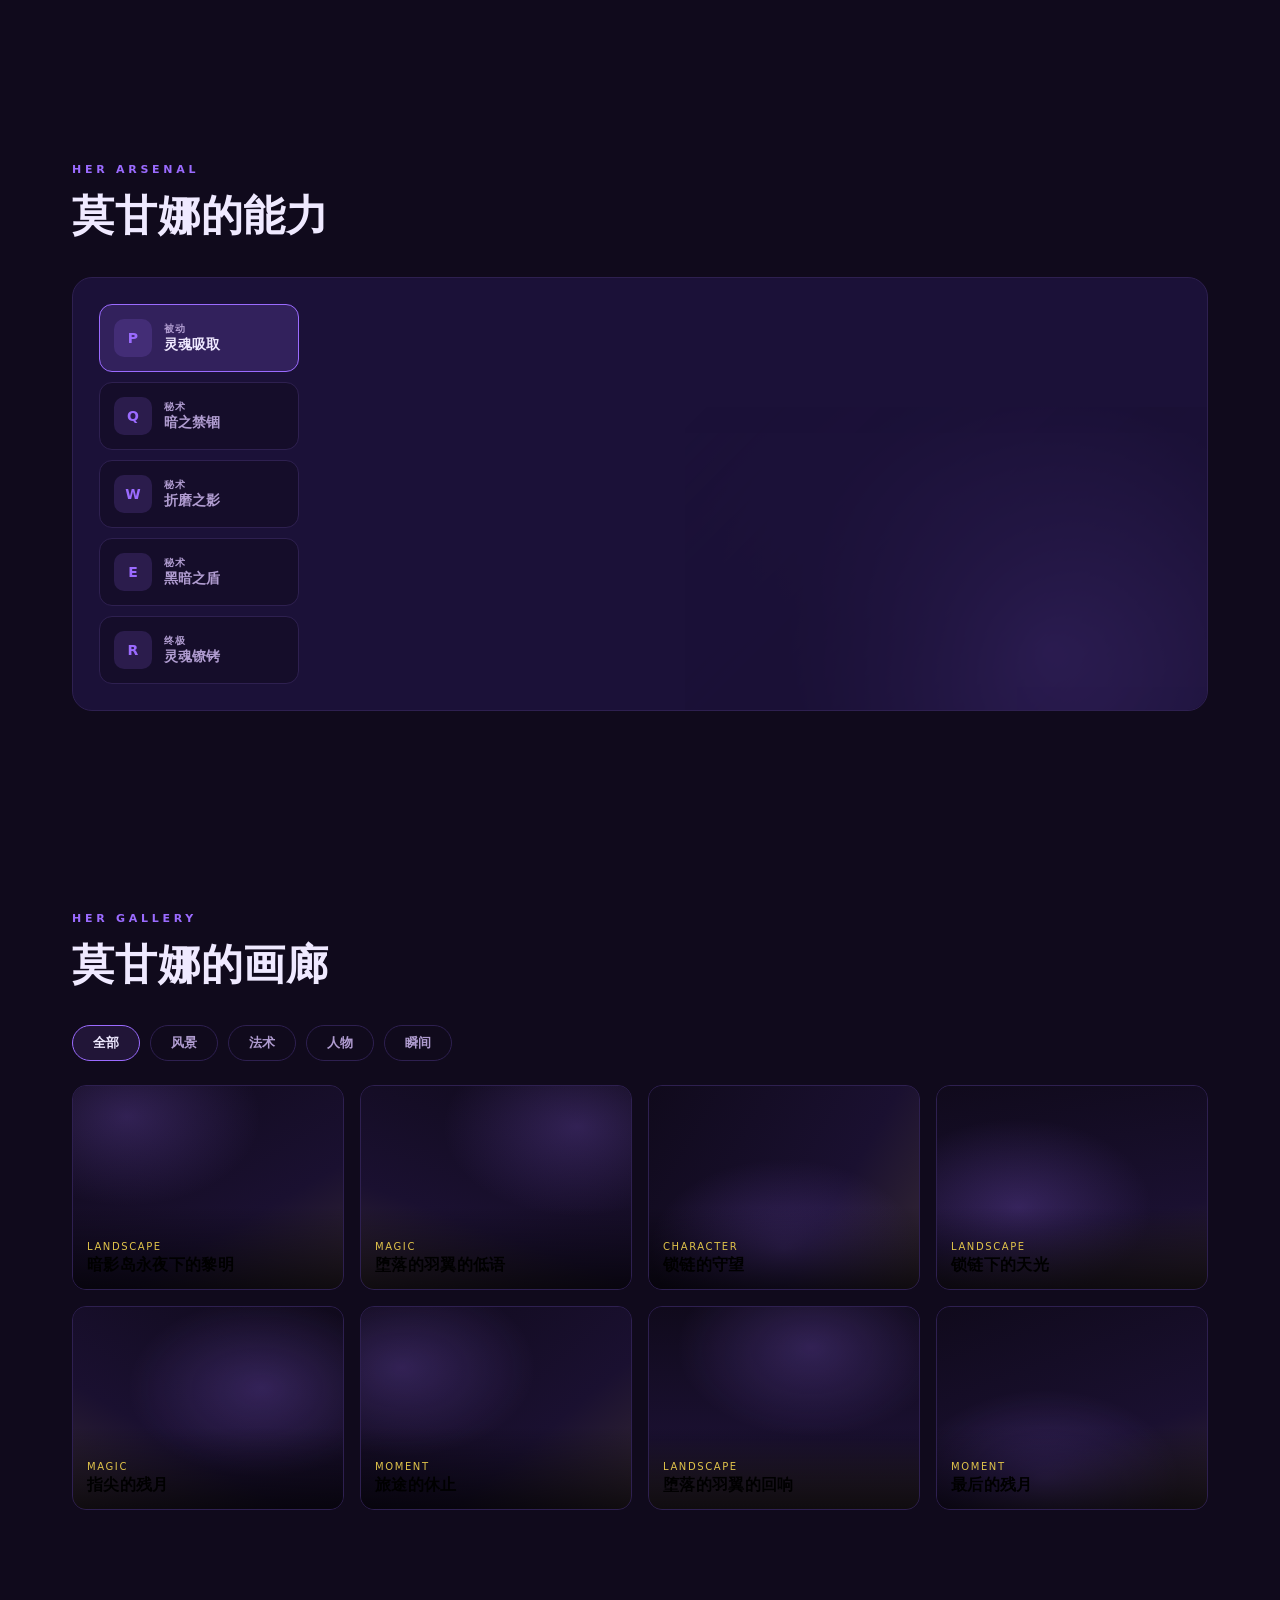
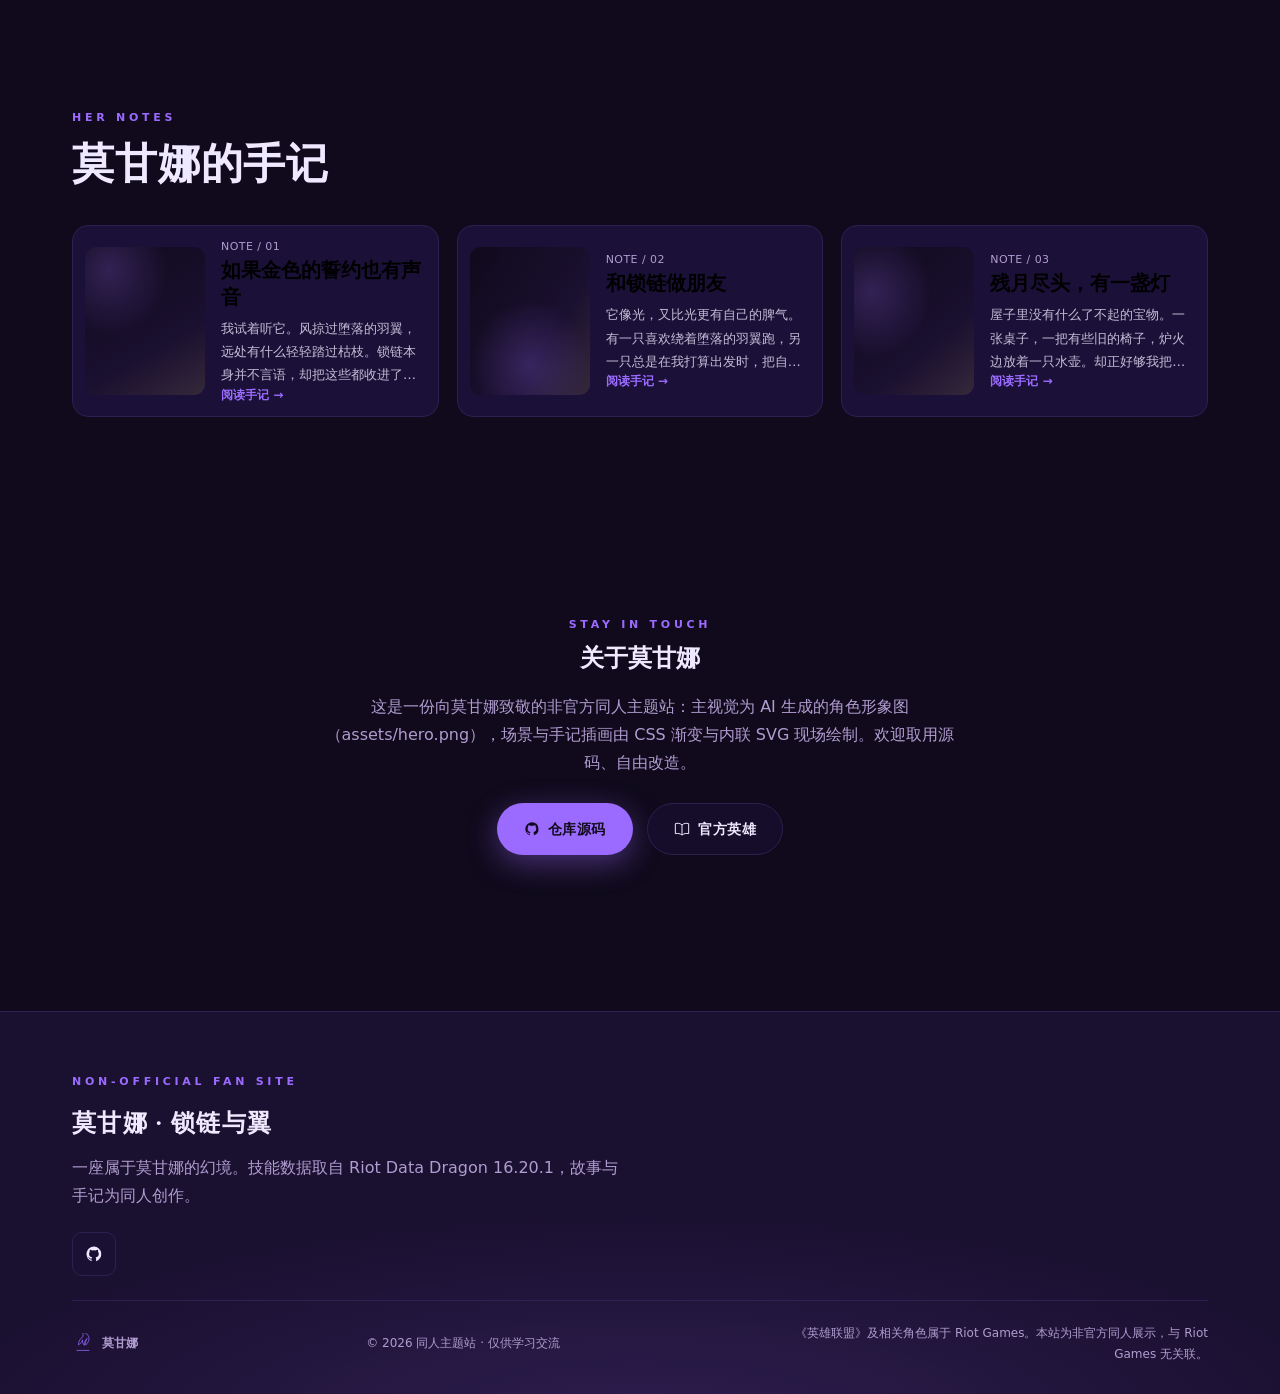
==== commit 67b7d20d: "feat: showcase champion portrait in hero (left copy + right character art)" ====
--- a/index.html
+++ b/index.html
@@ -35,11 +35,12 @@
   <main id="main">
     <section id="home" class="hero" aria-labelledby="hero-title" aria-roledescription="轮播图">
       <div class="hero-slides"><div class="hero-track" id="hero-track">
-        <div class="hero-image" data-label="主视觉" role="img" aria-label="主视觉：莫甘娜的主题幻境" style="background:radial-gradient(120% 90% at 25% 15%, #9b6bff33 0%, transparent 55%), url('assets/hero.png') center/cover no-repeat, linear-gradient(155deg, #100a1c 0%, #1a1030 100%)"></div>
-<div class="hero-image" data-label="幻境" role="img" aria-label="幻境：莫甘娜的主题幻境" style="background:radial-gradient(100% 100% at 80% 20%, #e0c34a33 0%, transparent 55%), linear-gradient(200deg, #1a1030 0%, #100a1c 60%, #9b6bff22 100%)"></div>
-<div class="hero-image" data-label="余光" role="img" aria-label="余光：莫甘娜的主题幻境" style="background:radial-gradient(110% 90% at 50% 90%, #9b6bff33 0%, transparent 55%), linear-gradient(120deg, #100a1c 0%, #1a1030 70%, #e0c34a1f 100%)"></div>
+        <div class="hero-image" data-label="主视觉" role="img" aria-label="主视觉：莫甘娜的主题幻境" aria-hidden="true" style="background:radial-gradient(120% 90% at 25% 15%, #9b6bff40 0%, transparent 55%), radial-gradient(90% 80% at 85% 80%, #e0c34a2e 0%, transparent 50%), linear-gradient(155deg, #100a1c 0%, #1a1030 55%, #9b6bff1f 100%)"></div>
+<div class="hero-image" data-label="幻境" role="img" aria-label="幻境：莫甘娜的主题幻境" aria-hidden="true" style="background:radial-gradient(100% 100% at 80% 20%, #e0c34a33 0%, transparent 55%), linear-gradient(200deg, #1a1030 0%, #100a1c 60%, #9b6bff22 100%)"></div>
+<div class="hero-image" data-label="余光" role="img" aria-label="余光：莫甘娜的主题幻境" aria-hidden="true" style="background:radial-gradient(110% 90% at 50% 90%, #9b6bff33 0%, transparent 55%), linear-gradient(120deg, #100a1c 0%, #1a1030 70%, #e0c34a1f 100%)"></div>
       </div></div>
       <div class="hero-shade"></div><div class="particles" aria-hidden="true"></div>
+      <div class="hero-portrait"><img src="assets/hero.png" alt="莫甘娜（堕落天使）角色形象插画" width="1024" height="1536" fetchpriority="high"></div>
       <button class="hero-arrow hero-previous icon-button" type="button" aria-label="上一张主视觉" aria-controls="hero-track" hidden>‹</button>
       <button class="hero-arrow hero-next icon-button" type="button" aria-label="下一张主视觉" aria-controls="hero-track" hidden>›</button>
       <div class="hero-content">
@@ -133,7 +134,7 @@
       <div class="contact-inner">
         <p class="eyebrow">STAY IN TOUCH</p>
         <h2 id="contact-title">关于莫甘娜</h2>
-        <p class="contact-copy">这是一份向莫甘娜致敬的非官方同人主题站，所有视觉均由 CSS 与 SVG 现场绘制，不含任何外部素材。欢迎取用源码、自由改造。</p>
+        <p class="contact-copy">这是一份向莫甘娜致敬的非官方同人主题站：主视觉为 AI 生成的角色形象图（assets/hero.png），场景与手记插画由 CSS 渐变与内联 SVG 现场绘制。欢迎取用源码、自由改造。</p>
         <div class="contact-actions">
           <a class="button button-primary" href="https://github.com/heqiangdiao-wq/lol-morgana" rel="noopener"><svg><use href="#icon-github"/></svg>仓库源码</a>
           <a class="button button-glass" href="https://www.leagueoflegends.com/zh-tw/champions/" rel="noopener"><svg><use href="#icon-book"/></svg>官方英雄</a>
--- a/styles.css
+++ b/styles.css
@@ -43,26 +43,28 @@
 .nav-note{display:none}}
 
 /* ====== hero ====== */
-.hero{position:relative;height:100svh;min-height:620px;display:flex;align-items:flex-end;overflow:hidden}
-.hero-slides{position:absolute;inset:0;z-index:-3;overflow:hidden}
+.hero{position:relative;height:100svh;min-height:640px;display:flex;align-items:center;overflow:hidden}
+.hero-slides{position:absolute;inset:0;z-index:-4;overflow:hidden}
+.hero-portrait{position:absolute;top:0;right:0;bottom:0;width:min(46vw,660px);z-index:-3;pointer-events:none}
+.hero-portrait img{width:100%;height:100%;object-fit:cover;object-position:50% 16%;display:block;-webkit-mask-image:linear-gradient(90deg,transparent 0,#000 16%);mask-image:linear-gradient(90deg,transparent 0,#000 16%);filter:drop-shadow(0 0 60px color-mix(in srgb,var(--primary) 26%,transparent))}
 .hero-track{display:flex;width:100%;height:100%;will-change:transform}
 .hero-track.is-ready{transition:transform .8s cubic-bezier(.65,0,.35,1)}
 .hero-track>.hero-image{flex:0 0 100%;width:100%;height:100%;min-width:0;background-size:cover;background-position:center}
-.hero-shade{position:absolute;inset:0;z-index:-2;background:linear-gradient(180deg,rgba(0,0,0,.15) 0%,transparent 35%,transparent 55%,color-mix(in srgb,var(--bg) 92%,transparent) 100%)}
+.hero-shade{position:absolute;inset:0;z-index:-2;background:linear-gradient(90deg,color-mix(in srgb,var(--bg) 80%,transparent) 0%,color-mix(in srgb,var(--bg) 32%,transparent) 36%,transparent 60%)}
 .particles{position:absolute;inset:0;z-index:-1;pointer-events:none;overflow:hidden}
 .snowflake{position:absolute;top:-8%;width:6px;height:6px;border-radius:50%;background:var(--flake);opacity:.7;box-shadow:0 0 8px var(--flake);animation:fall linear infinite}
 @keyframes fall{0%{transform:translateY(-10vh) translateX(0)}100%{transform:translateY(112vh) translateX(20px)}}
-.hero-content{position:relative;z-index:3;max-width:760px;padding:0 30px 92px;margin:0 auto;width:100%;text-align:center}
+.hero-content{position:relative;z-index:3;width:min(560px,46vw);padding:110px 0;margin:0 0 0 7vw;text-align:left}
 .eyebrow{display:inline-flex;align-items:center;gap:12px;font-size:11px;letter-spacing:.34em;color:var(--primary);font-weight:700}
 .eyebrow span{width:30px;height:1px;background:linear-gradient(90deg,transparent,var(--primary))}
 .eyebrow span:last-child{background:linear-gradient(90deg,var(--primary),transparent)}
-.hero h1{font-family:var(--serif);font-size:96px;line-height:1;margin:16px 0 6px;letter-spacing:.04em;text-shadow:0 4px 40px color-mix(in srgb,var(--primary) 50%,transparent)}
+.hero h1{font-family:var(--serif);font-size:clamp(56px,6vw,92px);line-height:1.06;margin:16px 0 8px;letter-spacing:.04em;text-shadow:0 4px 40px color-mix(in srgb,var(--primary) 50%,transparent)}
 .hero-subtitle{font-size:24px;color:var(--accent);letter-spacing:.3em;font-weight:600}
-.ornament{display:flex;align-items:center;justify-content:center;gap:12px;margin:18px 0}
+.ornament{display:flex;align-items:center;gap:12px;margin:18px 0}
 .ornament i{width:46px;height:1px;background:var(--line)}
 .ornament svg{width:18px;height:18px;color:var(--primary);fill:none;stroke:var(--primary);stroke-width:1.4}
 .hero-description{font-size:17px;color:color-mix(in srgb,var(--text) 86%,transparent);line-height:1.9}
-.hero-actions{display:flex;gap:14px;justify-content:center;margin-top:26px;flex-wrap:wrap}
+.hero-actions{display:flex;gap:14px;margin-top:26px;flex-wrap:wrap}
 .button{display:inline-flex;align-items:center;gap:8px;padding:13px 26px;border-radius:30px;font-weight:700;font-size:14px;letter-spacing:.04em;transition:.2s;border:1px solid transparent}
 .button svg{width:16px;height:16px;fill:currentColor}
 .button-primary{background:var(--primary);color:var(--bg);box-shadow:0 8px 30px color-mix(in srgb,var(--primary) 40%,transparent)}
@@ -89,7 +91,8 @@
 .story-inner{display:grid;grid-template-columns:1fr 1.4fr;gap:46px;align-items:start}
 .story-copy p{margin-bottom:18px;font-size:16px;color:color-mix(in srgb,var(--text) 88%,transparent)}
 .story-quote{font-family:var(--serif);font-size:22px;color:var(--primary);border-left:3px solid var(--primary);padding-left:18px;line-height:1.7}
-@media(max-width:760px){.story-inner{grid-template-columns:1fr;gap:24px}.section-heading h2{font-size:32px}.hero h1{font-size:64px}.hero-subtitle{font-size:18px}}
+@media(max-width:860px){.hero{align-items:flex-end;min-height:600px}.hero-portrait{width:100%;left:0;right:auto;opacity:.62}.hero-portrait img{object-position:50% 12%;-webkit-mask-image:linear-gradient(180deg,#000 0 32%,transparent 74%);mask-image:linear-gradient(180deg,#000 0 32%,transparent 74%);filter:none}.hero-content{width:100%;max-width:640px;margin:0 auto;padding:0 22px 118px;text-align:center}.ornament{justify-content:center}.hero-actions{justify-content:center}.hero-shade{background:linear-gradient(180deg,rgba(0,0,0,.18) 0%,transparent 30%,transparent 46%,color-mix(in srgb,var(--bg) 94%,transparent) 100%)}}
+@media(max-width:760px){.story-inner{grid-template-columns:1fr;gap:24px}.section-heading h2{font-size:32px}.hero-subtitle{font-size:18px}}
 
 /* ====== abilities ====== */
 .ability-panel{display:grid;grid-template-columns:200px 1fr;gap:26px;background:var(--panel);border:1px solid var(--line);border-radius:20px;padding:26px;position:relative;overflow:hidden;min-height:420px}
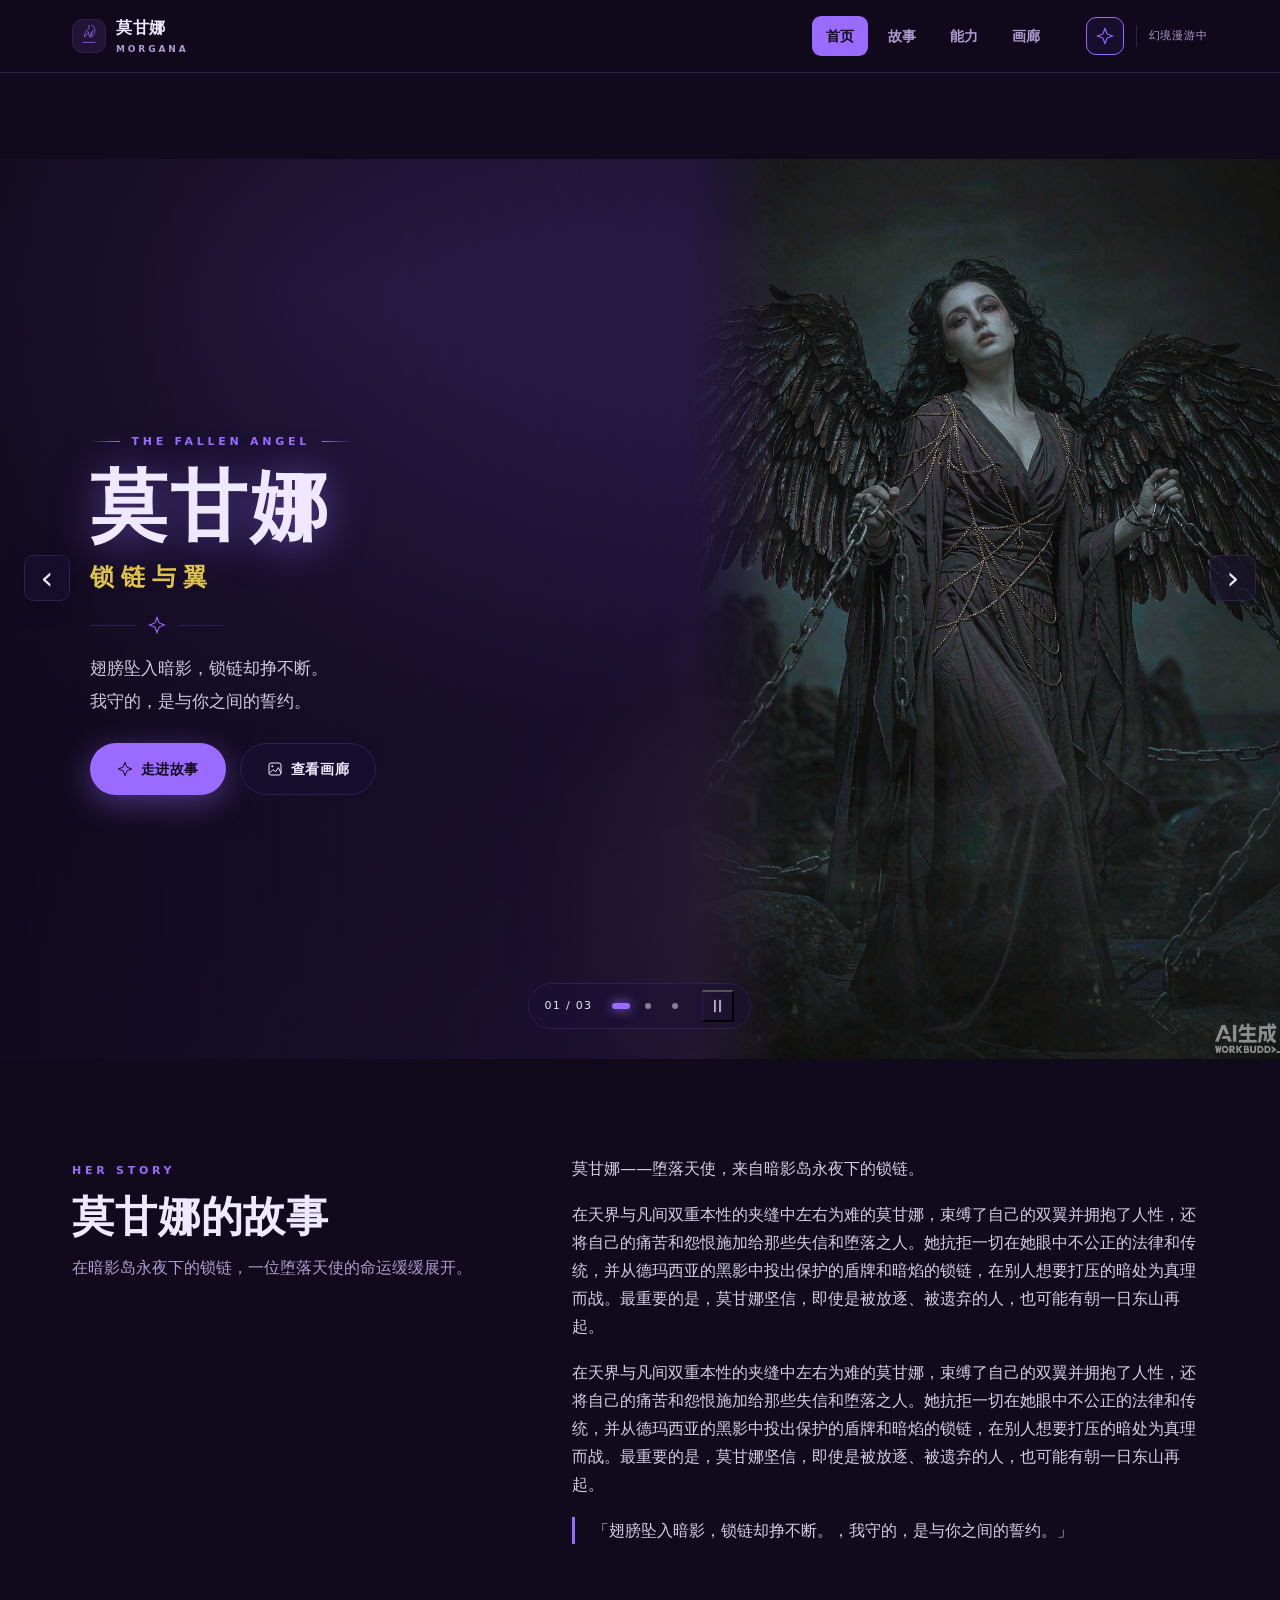
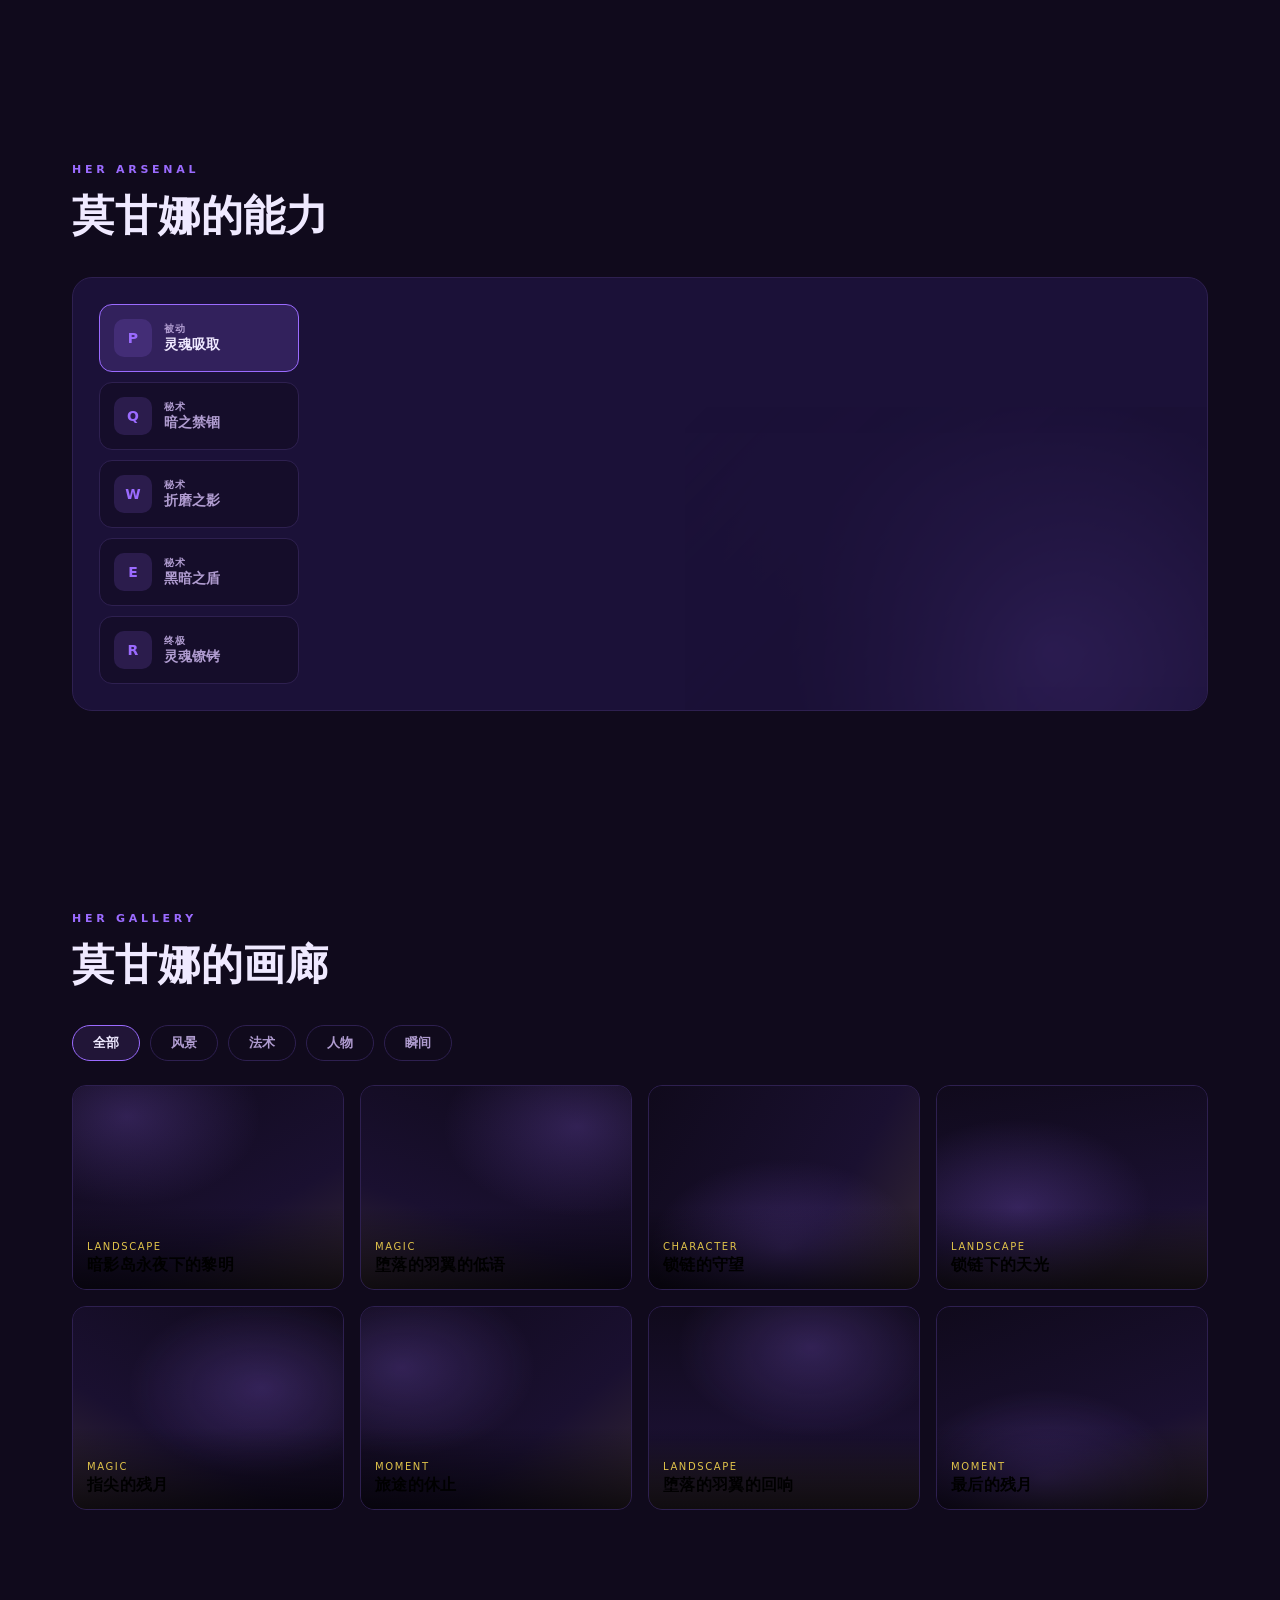
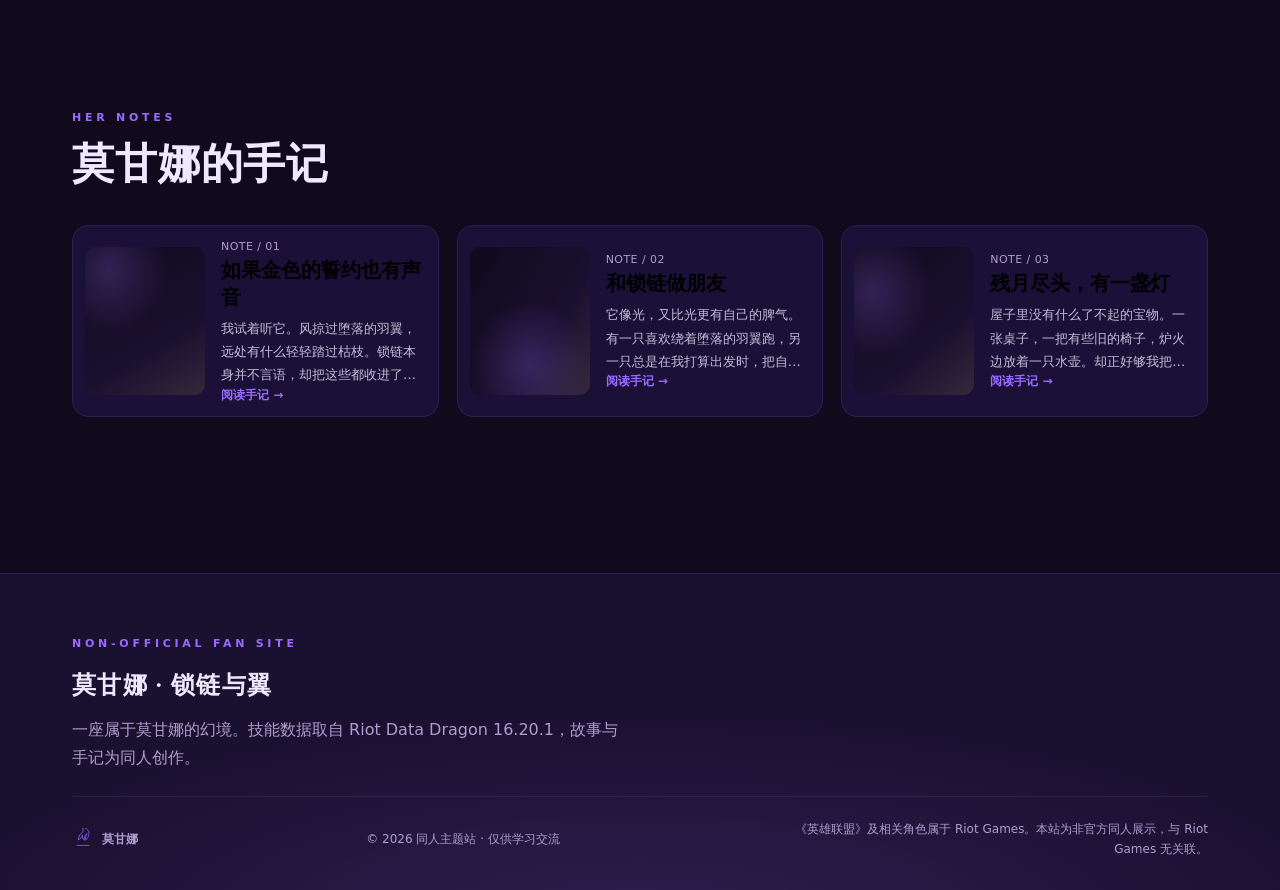
==== commit 941fa697: "refactor: remove contact section, social links and external contact details" ====
--- a/index.html
+++ b/index.html
@@ -18,15 +18,13 @@
     <symbol id="icon-moon" viewBox="0 0 24 24"><path d="M20.8 14A9 9 0 0 1 10 3.2 9 9 0 1 0 20.8 14Z" fill="none" stroke="currentColor" stroke-width="1.5"/></symbol>
     <symbol id="icon-image" viewBox="0 0 24 24"><rect x="3" y="3" width="18" height="18" rx="3" fill="none" stroke="currentColor" stroke-width="1.5"/><circle cx="8" cy="8" r="1.5" fill="currentColor"/><path d="m4 18 5-5 4 3 4-6 4 8" fill="none" stroke="currentColor" stroke-width="1.5"/></symbol>
     <symbol id="icon-book" viewBox="0 0 24 24"><path d="M12 6C9 3 5 3 2 4v15c4-1 7 0 10 2 3-2 6-3 10-2V4c-3-1-7-1-10 2Zm0 0v15" fill="none" stroke="currentColor" stroke-width="1.5"/></symbol>
-    <symbol id="icon-mail" viewBox="0 0 24 24"><rect x="2" y="4" width="20" height="16" rx="3" fill="none" stroke="currentColor" stroke-width="1.5"/><path d="m3 5 9 8 9-8" fill="none" stroke="currentColor" stroke-width="1.5"/></symbol>
-    <symbol id="icon-github" viewBox="0 0 24 24"><path d="M12 2a10 10 0 0 0-3.2 19.5v-2.3c-2.6.6-3.2-1.1-3.2-1.1-.4-1-1-1.3-1-1.3-.9-.6.1-.6.1-.6 1 0 1.5 1 1.5 1 .9 1.5 2.3 1 2.8.8.1-.7.4-1.2.7-1.5-2.1-.2-4.3-1.1-4.3-4.8 0-1.1.4-2 1-2.7-.1-.2-.4-1.3.1-2.7 0 0 .9-.3 2.8 1a9.4 9.4 0 0 1 5.1 0c2-1.3 2.8-1 2.8-1 .6 1.4.2 2.5.1 2.7.7.7 1.1 1.6 1.1 2.7 0 3.7-2.2 4.5-4.3 4.8.4.3.7.9.7 1.8v3.2A10 10 0 0 0 12 2Z" fill="currentColor"/></symbol>
   </svg>
 
   <header class="site-header">
     <nav class="navigation" aria-label="主导航">
       <a class="brand" href="#home" aria-label="莫甘娜首页"><span class="brand-mark"><svg><use href="#icon-sigil"/></svg></span><span>莫甘娜<small>MORGANA</small></span></a>
       <div class="nav-links" id="nav-menu">
-        <a href="#home" class="active">首页</a><a href="#story-detail">故事</a><a href="#ability-detail">能力</a><a href="#gallery">画廊</a><a href="#contact">联系</a>
+        <a href="#home" class="active">首页</a><a href="#story-detail">故事</a><a href="#ability-detail">能力</a><a href="#gallery">画廊</a>
       </div>
       <div class="nav-tools"><button class="icon-button atmosphere-button" type="button" aria-label="关闭粒子效果" aria-pressed="true" title="粒子效果"><svg><use href="#icon-star"/></svg></button><span class="nav-divider"></span><span class="nav-note">幻境漫游中</span><button class="menu-toggle icon-button" type="button" aria-controls="nav-menu" aria-expanded="false" aria-label="打开导航菜单"><span></span><span></span></button></div>
     </nav>
@@ -129,18 +127,6 @@
 <button class="journal-card" data-article="2" aria-label="阅读：残月尽头，有一盏灯"><span class="journal-art scene-6" aria-hidden="true"></span><span class="journal-copy"><span class="journal-meta">NOTE / 03</span><strong>残月尽头，有一盏灯</strong><span class="journal-excerpt">屋子里没有什么了不起的宝物。一张桌子，一把有些旧的椅子，炉火边放着一只水壶。却正好够我把斗篷晾开，把堕落的羽翼摊在桌上，让赶了一天路的手指慢慢暖起来。</span><span class="read-label">阅读手记 →</span></span></button>
       </div>
     </section>
-
-    <section id="contact" class="contact-section" aria-labelledby="contact-title">
-      <div class="contact-inner">
-        <p class="eyebrow">STAY IN TOUCH</p>
-        <h2 id="contact-title">关于莫甘娜</h2>
-        <p class="contact-copy">这是一份向莫甘娜致敬的非官方同人主题站：主视觉为 AI 生成的角色形象图（assets/hero.png），场景与手记插画由 CSS 渐变与内联 SVG 现场绘制。欢迎取用源码、自由改造。</p>
-        <div class="contact-actions">
-          <a class="button button-primary" href="https://github.com/heqiangdiao-wq/lol-morgana" rel="noopener"><svg><use href="#icon-github"/></svg>仓库源码</a>
-          <a class="button button-glass" href="https://www.leagueoflegends.com/zh-tw/champions/" rel="noopener"><svg><use href="#icon-book"/></svg>官方英雄</a>
-        </div>
-      </div>
-    </section>
   </main>
 
   <footer class="site-footer">
@@ -149,9 +135,6 @@
       <p class="eyebrow">NON-OFFICIAL FAN SITE</p>
       <h2>莫甘娜 · 锁链与翼</h2>
       <p>一座属于莫甘娜的幻境。技能数据取自 Riot Data Dragon 16.20.1，故事与手记为同人创作。</p>
-      <div class="footer-socials">
-        <a class="icon-button" href="https://github.com/heqiangdiao-wq/lol-morgana" rel="noopener" aria-label="GitHub 仓库"><svg><use href="#icon-github"/></svg></a>
-      </div>
       <div class="footer-bottom">
         <p class="footer-brand"><svg class="footer-mark"><use href="#icon-sigil"/></svg> 莫甘娜</p>
         <p>© <span id="copyright-year">2026</span> 同人主题站 · 仅供学习交流</p>
--- a/styles.css
+++ b/styles.css
@@ -84,7 +84,7 @@
 .hero-dot[aria-disabled="true"]{cursor:default}
 
 /* ====== sections ====== */
-.story-section,.abilities-section,.gallery-section,.journal-section,.contact-section{padding:96px 22px;max-width:1180px;margin:0 auto}
+.story-section,.abilities-section,.gallery-section,.journal-section{padding:96px 22px;max-width:1180px;margin:0 auto}
 .section-heading{margin-bottom:34px}
 .section-heading h2{font-family:var(--serif);font-size:42px;line-height:1.25;margin-top:8px;letter-spacing:.02em}
 .section-intro{color:var(--muted);max-width:620px;margin-top:10px}
@@ -136,12 +136,6 @@
 .read-label{font-size:12px;color:var(--primary);margin-top:8px;font-weight:700}
 @media(max-width:760px){.journal-list{grid-template-columns:1fr}.journal-card{min-height:auto}.journal-art{height:120px}}
 
-/* ====== contact ====== */
-.contact-section{text-align:center}
-.contact-inner{max-width:640px;margin:0 auto}
-.contact-copy{color:var(--muted);font-size:16px;margin:14px 0 26px}
-.contact-actions{display:flex;gap:14px;justify-content:center;flex-wrap:wrap}
-
 /* ====== footer ====== */
 .site-footer{margin-top:60px;position:relative;border-top:1px solid var(--line);background:var(--bg-2)}
 .footer-glow{position:absolute;inset:0;overflow:hidden;pointer-events:none}
@@ -149,8 +143,6 @@
 .footer-content{max-width:1180px;margin:0 auto;padding:54px 22px 30px;position:relative}
 .footer-content h2{font-family:var(--serif);font-size:24px;margin:8px 0 10px;letter-spacing:.06em}
 .footer-content>p:not(.eyebrow){color:var(--muted);max-width:560px}
-.footer-socials{margin:22px 0}
-.footer-socials .icon-button{width:44px;height:44px}
 .footer-bottom{display:flex;align-items:center;justify-content:space-between;gap:16px;flex-wrap:wrap;padding-top:22px;border-top:1px solid var(--line);margin-top:24px}
 .footer-brand{display:flex;align-items:center;gap:8px;font-weight:800}
 .footer-mark{width:22px;height:22px;color:var(--primary)}
